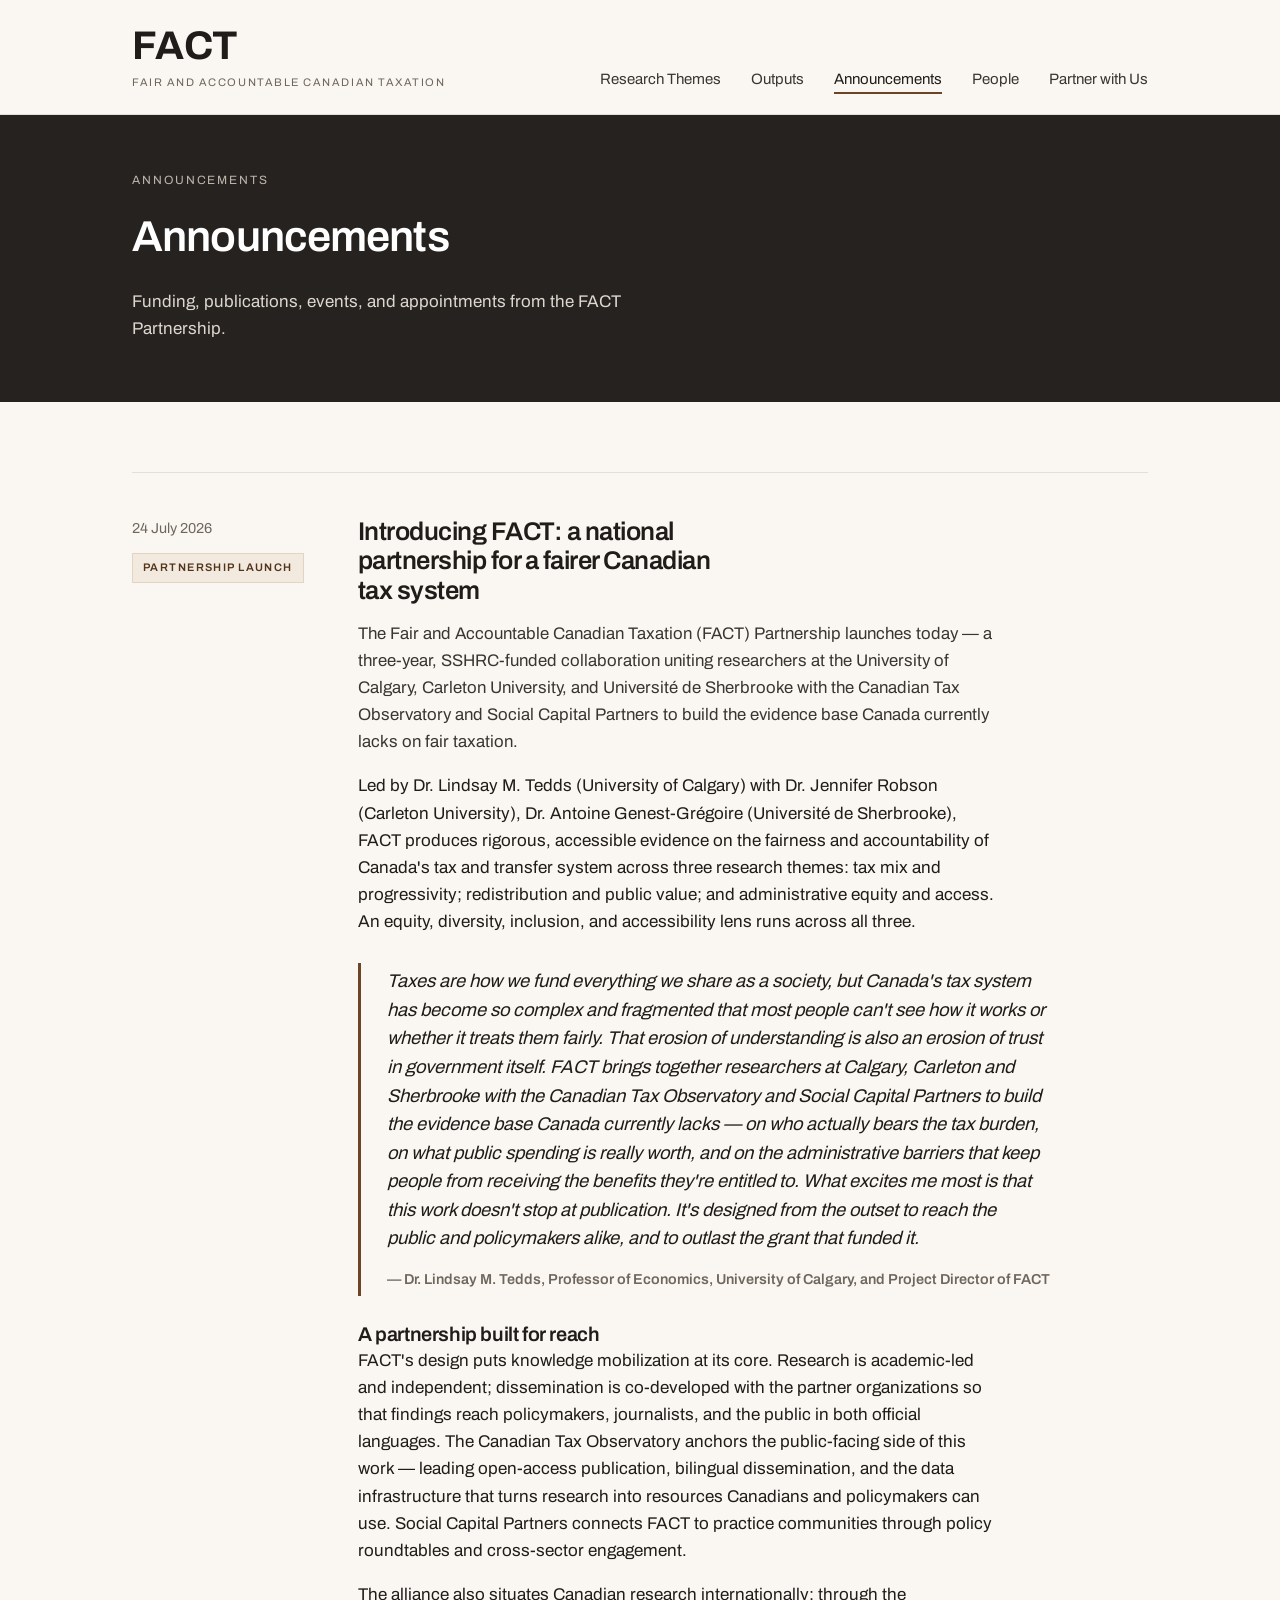
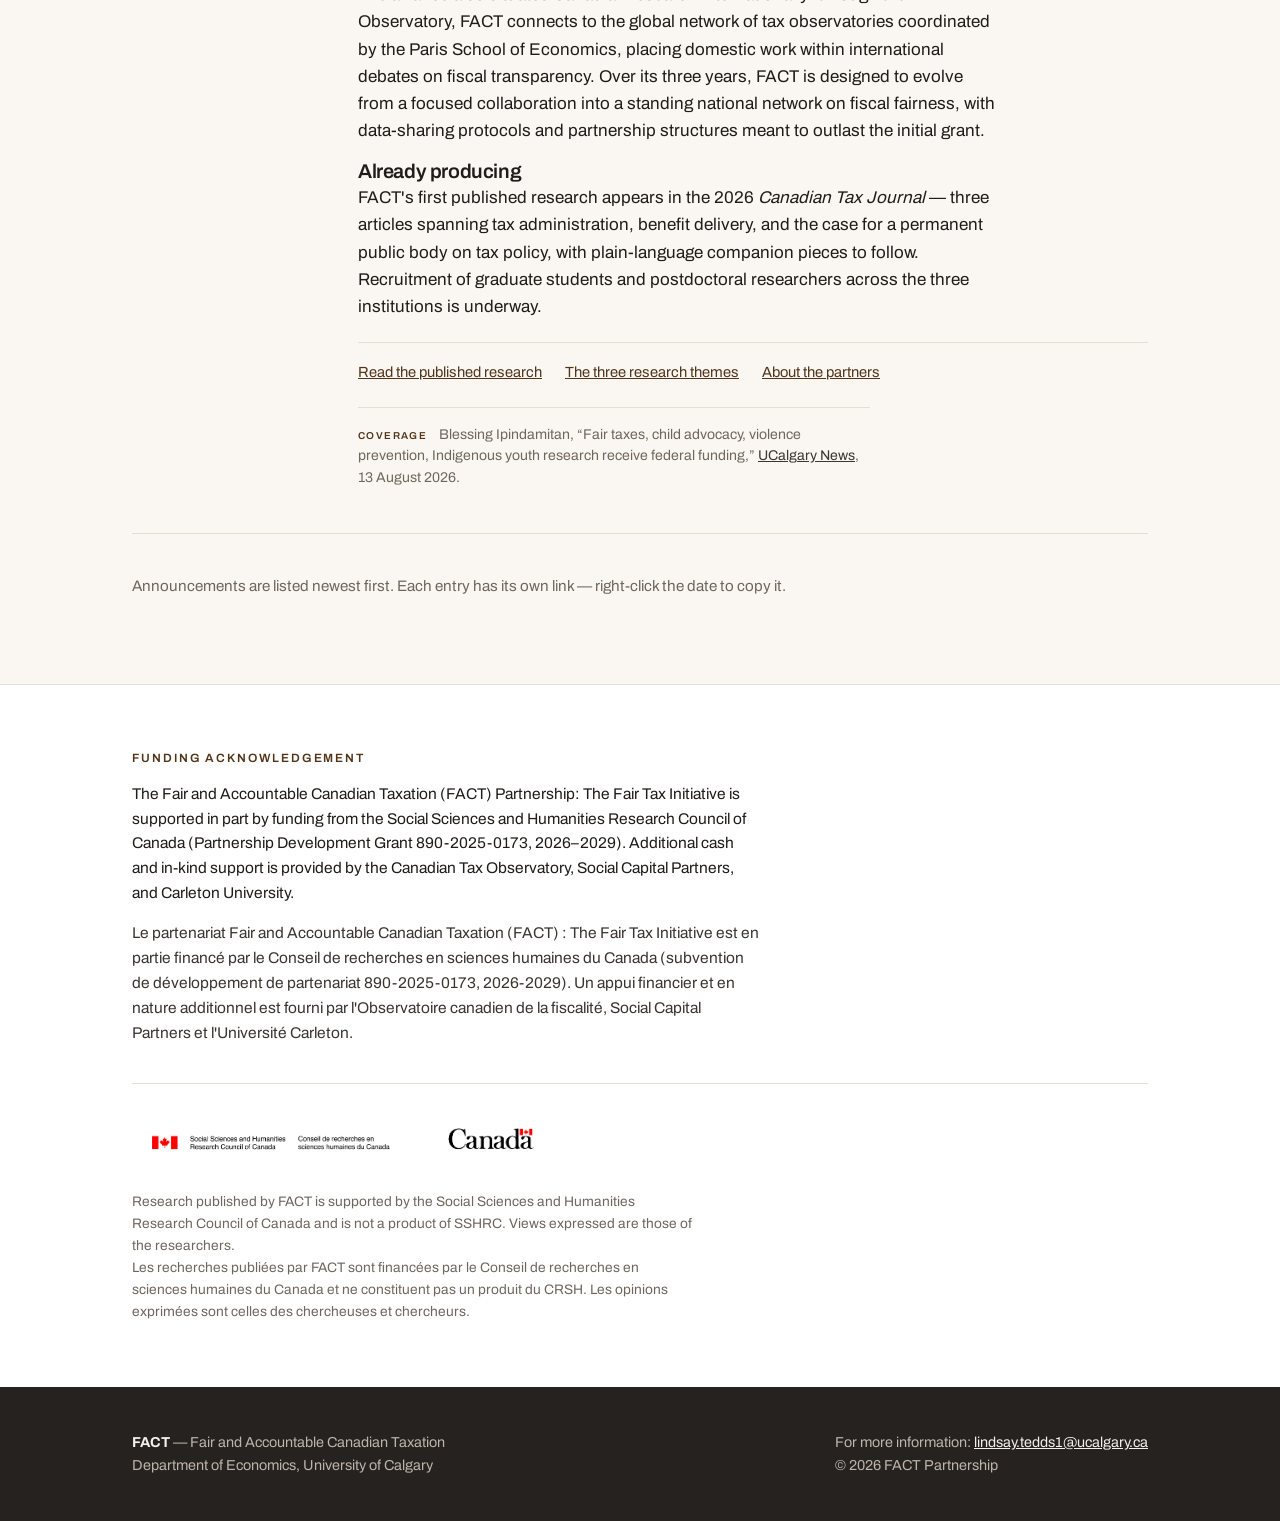
==== announcements.html @ 97263794 "Add files via upload" ====
<!DOCTYPE html>
<html lang="en">
<head>
<meta charset="utf-8">
<meta name="viewport" content="width=device-width, initial-scale=1">
<title>Announcements — News from the FACT Partnership</title>

<meta name="description" content="Funding, publications, events, and appointments from the Fair and Accountable Canadian Taxation (FACT) Partnership, a SSHRC-funded research collaboration.">
<meta name="keywords" content="FACT Partnership news, SSHRC Partnership Development Grant, tax fairness Canada, Canadian Tax Observatory, Social Capital Partners, Lindsay Tedds">
<link rel="canonical" href="https://factpartnership.ca/announcements.html">
<meta name="robots" content="index, follow">
<meta name="theme-color" content="#262220">
<meta name="author" content="Lindsay M. Tedds">
<meta property="og:type" content="website">
<meta property="og:title" content="Announcements — FACT Partnership">
<meta property="og:description" content="Funding, publications, events, and appointments from the Fair and Accountable Canadian Taxation (FACT) Partnership, a SSHRC-funded research collaboration.">
<meta property="og:url" content="https://factpartnership.ca/announcements.html">
<meta property="og:site_name" content="FACT Partnership">
<meta property="og:image" content="https://factpartnership.ca/assets/fact-social-card.png">
<meta property="og:image:width" content="1200">
<meta property="og:image:height" content="630">
<meta property="og:image:alt" content="FACT — Fair and Accountable Canadian Taxation">
<meta property="og:locale" content="en_CA">
<meta name="twitter:card" content="summary_large_image">
<meta name="twitter:title" content="Announcements — FACT Partnership">
<meta name="twitter:description" content="Funding, publications, events, and appointments from the Fair and Accountable Canadian Taxation (FACT) Partnership, a SSHRC-funded research collaboration.">
<meta name="twitter:image" content="https://factpartnership.ca/assets/fact-social-card.png">
<meta name="twitter:image:alt" content="FACT — Fair and Accountable Canadian Taxation">

<link rel="icon" href="data:image/svg+xml,%3Csvg xmlns='http://www.w3.org/2000/svg' viewBox='0 0 64 64'%3E%3Crect width='64' height='64' fill='%23262220'/%3E%3Ctext x='32' y='45' font-family='Georgia,serif' font-size='38' font-weight='700' fill='%23f7f4ef' text-anchor='middle'%3EF%3C/text%3E%3C/svg%3E">




<style>
/* latin */
@font-face {
  font-family: 'Archivo';
  font-style: normal;
  font-weight: 400;
  font-stretch: 100%;
  font-display: swap;
  src: url([data-uri]) format('woff2');
  unicode-range: U+0000-00FF, U+0131, U+0152-0153, U+02BB-02BC, U+02C6, U+02DA, U+02DC, U+0304, U+0308, U+0329, U+2000-206F, U+20AC, U+2122, U+2191, U+2193, U+2212, U+2215, U+FEFF, U+FFFD;
}
/* latin */
@font-face {
  font-family: 'Archivo';
  font-style: normal;
  font-weight: 500;
  font-stretch: 100%;
  font-display: swap;
  src: url([data-uri]) format('woff2');
  unicode-range: U+0000-00FF, U+0131, U+0152-0153, U+02BB-02BC, U+02C6, U+02DA, U+02DC, U+0304, U+0308, U+0329, U+2000-206F, U+20AC, U+2122, U+2191, U+2193, U+2212, U+2215, U+FEFF, U+FFFD;
}
/* latin */
@font-face {
  font-family: 'Archivo';
  font-style: normal;
  font-weight: 600;
  font-stretch: 100%;
  font-display: swap;
  src: url([data-uri]) format('woff2');
  unicode-range: U+0000-00FF, U+0131, U+0152-0153, U+02BB-02BC, U+02C6, U+02DA, U+02DC, U+0304, U+0308, U+0329, U+2000-206F, U+20AC, U+2122, U+2191, U+2193, U+2212, U+2215, U+FEFF, U+FFFD;
}
/* latin */
@font-face {
  font-family: 'Archivo';
  font-style: normal;
  font-weight: 700;
  font-stretch: 100%;
  font-display: swap;
  src: url([data-uri]) format('woff2');
  unicode-range: U+0000-00FF, U+0131, U+0152-0153, U+02BB-02BC, U+02C6, U+02DA, U+02DC, U+0304, U+0308, U+0329, U+2000-206F, U+20AC, U+2122, U+2191, U+2193, U+2212, U+2215, U+FEFF, U+FFFD;
}

</style>
<style>
/* FACT Partnership — factpartnership.ca
   Shared stylesheet. Colours and type live in :root below. */

:root{
  --ink:#262220;
  --ink-soft:#3a3532;
  --paper:#faf7f2;
  --card:#ffffff;
  --border:#e4ded4;
  --bronze:#6b4526;
  --bronze-dark:#523419;
  --text:#1f1c19;
  --muted:#6f675e;
  --on-dark:#f4f1ec;
  --on-dark-muted:#bdb5aa;
  --maxw:1080px;
}

*{box-sizing:border-box;}
html{scroll-behavior:smooth;}
body{
  margin:0;
  background:var(--paper);
  color:var(--text);
  font-family:'Archivo','Helvetica Neue',Arial,sans-serif;
  font-size:17px;
  line-height:1.6;
  -webkit-font-smoothing:antialiased;
}
h1,h2,h3{margin:0;font-weight:600;letter-spacing:-0.02em;line-height:1.15;}
p{margin:0 0 1em;}
a{color:var(--bronze-dark);}
a:focus-visible,button:focus-visible{outline:3px solid var(--bronze);outline-offset:3px;}

.wrap{max-width:var(--maxw);margin:0 auto;padding:0 32px;}

.skip{position:absolute;left:-9999px;}
.skip:focus{left:16px;top:16px;z-index:99;background:var(--card);padding:10px 16px;border:2px solid var(--bronze);}

/* ---------- Header ---------- */
.site-header{background:var(--paper);border-bottom:1px solid var(--border);}
.header-inner{display:flex;align-items:flex-end;justify-content:space-between;gap:24px;padding-top:26px;padding-bottom:22px;flex-wrap:wrap;}
.wordmark{display:block;text-decoration:none;color:var(--text);}
.wordmark .mark{font-size:40px;font-weight:700;letter-spacing:0.01em;line-height:1;}
.wordmark .expand{display:block;margin-top:7px;font-size:11px;letter-spacing:0.14em;text-transform:uppercase;color:var(--muted);}
nav ul{display:flex;gap:30px;list-style:none;margin:0;padding:0;flex-wrap:wrap;}
nav a{font-size:15px;color:var(--ink-soft);text-decoration:none;padding-bottom:5px;border-bottom:2px solid transparent;}
nav a:hover{border-bottom-color:var(--bronze);}
nav a.active{border-bottom-color:var(--bronze);color:var(--text);}

/* ---------- Hero ---------- */
.hero{background:var(--ink);color:var(--on-dark);padding:76px 0 82px;}
.hero--page{padding:56px 0 60px;}
.eyebrow{font-size:12px;letter-spacing:0.16em;text-transform:uppercase;color:var(--on-dark-muted);margin:0 0 22px;}
.hero h1{font-size:clamp(2.1rem,5.2vw,3.35rem);max-width:16ch;color:#fff;}
.hero--page h1{font-size:clamp(1.9rem,4.4vw,2.7rem);}
.hero .lede{margin:26px 0 34px;max-width:56ch;font-size:1.06rem;color:#ddd7ce;}
.hero--page .lede{margin-bottom:0;}
.btn{
  display:inline-block;background:var(--bronze);color:#fff;text-decoration:none;
  padding:14px 26px;font-size:15px;font-weight:500;border:1px solid var(--bronze);
  transition:background .18s ease;
}
.btn:hover{background:var(--bronze-dark);}

/* ---------- Cards row ---------- */
.card-row{display:grid;grid-template-columns:1fr 1fr;gap:26px;margin:-46px 0 0;position:relative;}
.card{
  background:var(--card);border:1px solid var(--border);border-top:4px solid var(--bronze);
  padding:26px 28px 28px;text-decoration:none;color:inherit;display:block;
}
.card h3{font-size:1.15rem;margin-bottom:8px;}
.card p{margin:0;color:var(--muted);font-size:0.95rem;}
a.card:hover{border-color:var(--bronze);}

/* ---------- Sections ---------- */
section{padding:70px 0;}
.section-label{font-size:12px;letter-spacing:0.16em;text-transform:uppercase;color:var(--bronze-dark);margin:0 0 14px;font-weight:600;}
h2{font-size:clamp(1.6rem,3.4vw,2.1rem);margin-bottom:20px;}
.measure{max-width:62ch;}
hr.rule{border:0;border-top:1px solid var(--border);margin:0;}

/* Themes */
.themes{display:grid;grid-template-columns:repeat(3,1fr);gap:26px;margin-top:34px;}
.theme{background:var(--card);border:1px solid var(--border);padding:26px 24px 28px;}
.theme .num{font-size:12px;letter-spacing:0.16em;color:var(--bronze-dark);font-weight:600;display:block;margin-bottom:12px;}
.theme h3{font-size:1.1rem;margin-bottom:10px;}
.theme p{font-size:0.95rem;color:var(--ink-soft);}
.theme .lead{font-size:0.85rem;color:var(--muted);margin:0;padding-top:14px;border-top:1px solid var(--border);}

/* Outputs */
.output{padding:24px 0;border-top:1px solid var(--border);display:grid;grid-template-columns:150px 1fr;gap:24px;}
.output:last-of-type{border-bottom:1px solid var(--border);}
.output .meta{font-size:0.85rem;color:var(--muted);letter-spacing:0.03em;}
.output h3{font-size:1.02rem;font-weight:500;line-height:1.4;margin-bottom:6px;}
.output .authors{font-size:0.9rem;color:var(--muted);margin:0;}

/* People */
.people{display:grid;grid-template-columns:repeat(2,1fr);gap:0 40px;margin-top:26px;}
.person{padding:20px 0;border-bottom:1px solid var(--border);}
.person .name{font-weight:600;}
.person .role{font-size:0.9rem;color:var(--muted);}

/* Partners */
.partners{display:grid;grid-template-columns:repeat(2,1fr);gap:26px;margin-top:32px;}
.partner{background:var(--card);border:1px solid var(--border);padding:26px 26px 28px;}
.partner .kind{font-size:11px;letter-spacing:0.14em;text-transform:uppercase;color:var(--bronze-dark);font-weight:600;display:block;margin-bottom:10px;}
.partner h3{font-size:1.05rem;margin-bottom:8px;}
.partner p{font-size:0.93rem;color:var(--ink-soft);margin-bottom:12px;}
.partner a{font-size:0.9rem;}
.affil{margin-top:30px;font-size:0.93rem;color:var(--muted);}

/* ---------- Announcements ---------- */
.entry{
  padding:44px 0;
  border-bottom:1px solid var(--border);
  display:grid;
  grid-template-columns:190px 1fr;
  gap:36px;
  scroll-margin-top:24px;
}
.entry:first-of-type{border-top:1px solid var(--border);}
.entry-meta .date{font-size:0.9rem;color:var(--muted);display:block;margin-bottom:12px;}
.tag{
  display:inline-block;font-size:11px;letter-spacing:0.13em;text-transform:uppercase;
  font-weight:600;color:var(--bronze-dark);background:#f2e9df;
  border:1px solid #e3d3c1;padding:5px 10px;
}
.entry-body h2{font-size:clamp(1.3rem,2.6vw,1.6rem);margin-bottom:16px;max-width:26ch;}
.entry-body .standfirst{font-size:1.05rem;color:var(--ink-soft);}
.entry-body p{max-width:64ch;}
.entry-body ul{max-width:64ch;padding-left:20px;margin:0 0 1em;}
.entry-body li{margin-bottom:8px;}
.entry-coverage{margin:22px 0 0;padding-top:16px;border-top:1px solid var(--border);font-size:0.88rem;color:var(--muted);line-height:1.55;}
.entry-coverage .cov-label{display:inline-block;font-size:10px;letter-spacing:0.14em;text-transform:uppercase;color:var(--bronze-dark);font-weight:600;margin-right:9px;}
.entry-coverage a{color:var(--ink-soft);}
.entry-links{margin-top:22px;padding-top:18px;border-top:1px solid var(--border);font-size:0.92rem;}
.entry-links a{margin-right:20px;}
.entry-note{
  margin-top:26px;padding:18px 20px;background:var(--card);
  border:1px solid var(--border);border-left:3px solid var(--bronze);
  font-size:0.92rem;color:var(--ink-soft);
}
.entry-note p:last-child{margin-bottom:0;}
.empty-note{margin-top:40px;color:var(--muted);font-size:0.95rem;}

/* ---------- Research page ---------- */
.tblock{
  padding:56px 0;
  border-top:1px solid var(--border);
  display:grid;
  grid-template-columns:190px 1fr;
  gap:36px;
  scroll-margin-top:24px;
}
.tblock-meta .num{
  display:block;font-size:12px;letter-spacing:0.16em;text-transform:uppercase;
  color:var(--bronze-dark);font-weight:600;margin-bottom:16px;
}
.tblock-meta .lead-name{display:block;font-size:0.92rem;font-weight:600;line-height:1.4;}
.tblock-meta .lead-affil{font-weight:400;color:var(--muted);font-size:0.87rem;}
.tblock-body h2{font-size:clamp(1.4rem,2.9vw,1.85rem);margin-bottom:16px;max-width:22ch;}
.tblock-body p{max-width:64ch;}
.tblock-body .standfirst{font-size:1.05rem;color:var(--ink-soft);}
.sub-label{
  font-size:11px;letter-spacing:0.15em;text-transform:uppercase;font-weight:600;
  color:var(--bronze-dark);margin:32px 0 10px;
}

.projects{margin-top:4px;}
.project{
  display:grid;grid-template-columns:118px 1fr;gap:20px;
  padding:18px 0;border-top:1px solid var(--border);
}
.project:last-child{border-bottom:1px solid var(--border);}
.project strong{display:block;font-weight:600;margin-bottom:5px;}
.project p{margin:0;font-size:0.94rem;color:var(--ink-soft);max-width:60ch;}
.status{
  display:inline-block;align-self:start;font-size:10px;letter-spacing:0.12em;
  text-transform:uppercase;font-weight:600;padding:4px 9px;white-space:nowrap;
}
.status--active{color:#4a5c2f;background:#eef2e4;border:1px solid #dbe3ca;}
.status--dev{color:var(--muted);background:#f1ede7;border:1px solid var(--border);}

@media (max-width:820px){
  .tblock{grid-template-columns:1fr;gap:14px;padding:38px 0;}
  .project{grid-template-columns:1fr;gap:8px;}
}

/* ---------- Funding / acknowledgement ---------- */
.funding{background:#fff;border-top:1px solid var(--border);padding:64px 0;}
.ack-msg{max-width:70ch;font-size:0.97rem;}
.ack-msg.fr{color:var(--ink-soft);}
.sig-area{margin:38px 0 0;padding:34px 0 0;border-top:1px solid var(--border);}
.sig-area img{display:block;width:100%;max-width:420px;height:auto;}
.sig-note{margin:22px 0 0;font-size:0.86rem;color:var(--muted);max-width:70ch;}

/* ---------- Footer ---------- */
footer{background:var(--ink);color:var(--on-dark-muted);padding:44px 0;font-size:0.9rem;}
footer a{color:var(--on-dark);}
.foot-inner{display:flex;justify-content:space-between;gap:24px;flex-wrap:wrap;}

@media (max-width:820px){
  .card-row,.themes,.partners,.people{grid-template-columns:1fr;}
  .card-row{margin-top:-34px;gap:18px;}
  .output{grid-template-columns:1fr;gap:8px;}
  .entry{grid-template-columns:1fr;gap:16px;padding:34px 0;}
  .header-inner{align-items:flex-start;}
  section{padding:52px 0;}
  .wrap{padding:0 22px;}
}
@media (prefers-reduced-motion:reduce){
  html{scroll-behavior:auto;}
  *{transition:none !important;}
}


.entry-quote{margin:28px 0;padding:4px 0 4px 26px;border-left:3px solid var(--bronze);}
.entry-quote p{font-size:1.15rem;line-height:1.55;color:var(--text);font-style:italic;max-width:60ch;margin:0 0 12px;}
.entry-quote cite{font-style:normal;font-size:0.9rem;color:var(--muted);font-weight:600;}
</style>

<script type="application/ld+json">
{
  "@context": "https://schema.org",
  "@type": "BreadcrumbList",
  "itemListElement": [
    {
      "@type": "ListItem",
      "position": 1,
      "name": "Home",
      "item": "https://factpartnership.ca/"
    },
    {
      "@type": "ListItem",
      "position": 2,
      "name": "Announcements",
      "item": "https://factpartnership.ca/announcements.html"
    }
  ]
}
</script>
<script type="application/ld+json">
{
  "@context": "https://schema.org",
  "@type": "NewsArticle",
  "headline": "Introducing FACT: a national partnership for a fairer Canadian tax system",
  "datePublished": "2026-07-24",
  "dateModified": "2026-07-24",
  "url": "https://factpartnership.ca/announcements.html#launch-2026-07-24",
  "mainEntityOfPage": "https://factpartnership.ca/announcements.html#launch-2026-07-24",
  "image": "https://factpartnership.ca/assets/fact-social-card.png",
  "author": {
    "@type": "Organization",
    "name": "FACT Partnership",
    "url": "https://factpartnership.ca/"
  },
  "publisher": {
    "@type": "Organization",
    "name": "FACT Partnership",
    "url": "https://factpartnership.ca/"
  },
  "about": [
    "tax policy",
    "tax administration",
    "public finance",
    "Canada"
  ]
}
</script>
</head>
<body>

<a class="skip" href="#main">Skip to main content</a>

<header class="site-header">
  <div class="wrap header-inner">
    <a class="wordmark" href="index.html">
      <span class="mark">FACT</span>
      <span class="expand">Fair and Accountable Canadian Taxation</span>
    </a>
    <nav aria-label="Main">
      <ul>
        <li><a href="research.html">Research Themes</a></li>
        <li><a href="outputs.html">Outputs</a></li>
        <li><a href="announcements.html" class="active" aria-current="page">Announcements</a></li>
        <li><a href="people.html">People</a></li>
        <li><a href="partner.html">Partner with Us</a></li>
      </ul>
    </nav>
  </div>
</header>

<main id="main">

  <div class="hero hero--page">
    <div class="wrap">
      <p class="eyebrow">Announcements</p>
      <h1>Announcements</h1>
      <p class="lede">Funding, publications, events, and appointments from the FACT Partnership.</p>
    </div>
  </div>

  <section>
    <div class="wrap">

      <!-- ============ ENTRY: copy this whole <article> block to add a new announcement ============ -->
      <article class="entry" id="launch-2026-07-24">
        <div class="entry-meta">
          <span class="date">24 July 2026</span>
          <span class="tag">Partnership launch</span>
        </div>
        <div class="entry-body">
          <h2>Introducing FACT: a national partnership for a fairer Canadian tax system</h2>

          <p class="standfirst">The Fair and Accountable Canadian Taxation (FACT) Partnership launches today — a three-year, SSHRC-funded collaboration uniting researchers at the University of Calgary, Carleton University, and Université de Sherbrooke with the Canadian Tax Observatory and Social Capital Partners to build the evidence base Canada currently lacks on fair taxation.</p>

          <p>Led by Dr. Lindsay M. Tedds (University of Calgary) with Dr. Jennifer Robson (Carleton University), Dr. Antoine Genest-Grégoire (Université de Sherbrooke), FACT produces rigorous, accessible evidence on the fairness and accountability of Canada's tax and transfer system across three research themes: tax mix and progressivity; redistribution and public value; and administrative equity and access. An equity, diversity, inclusion, and accessibility lens runs across all three.</p>

          <div class="entry-quote">
            <p>Taxes are how we fund everything we share as a society, but Canada's tax system has become so complex and fragmented that most people can't see how it works or whether it treats them fairly. That erosion of understanding is also an erosion of trust in government itself. FACT brings together researchers at Calgary, Carleton and Sherbrooke with the Canadian Tax Observatory and Social Capital Partners to build the evidence base Canada currently lacks — on who actually bears the tax burden, on what public spending is really worth, and on the administrative barriers that keep people from receiving the benefits they're entitled to. What excites me most is that this work doesn't stop at publication. It's designed from the outset to reach the public and policymakers alike, and to outlast the grant that funded it.</p>
            <cite>— Dr. Lindsay M. Tedds, Professor of Economics, University of Calgary, and Project Director of FACT</cite>
          </div>

          <h3>A partnership built for reach</h3>

          <p>FACT's design puts knowledge mobilization at its core. Research is academic-led and independent; dissemination is co-developed with the partner organizations so that findings reach policymakers, journalists, and the public in both official languages. The Canadian Tax Observatory anchors the public-facing side of this work — leading open-access publication, bilingual dissemination, and the data infrastructure that turns research into resources Canadians and policymakers can use. Social Capital Partners connects FACT to practice communities through policy roundtables and cross-sector engagement.</p>

          <p>The alliance also situates Canadian research internationally: through the Observatory, FACT connects to the global network of tax observatories coordinated by the Paris School of Economics, placing domestic work within international debates on fiscal transparency. Over its three years, FACT is designed to evolve from a focused collaboration into a standing national network on fiscal fairness, with data-sharing protocols and partnership structures meant to outlast the initial grant.</p>

          <h3>Already producing</h3>

          <p>FACT's first published research appears in the 2026 <em>Canadian Tax Journal</em> — three articles spanning tax administration, benefit delivery, and the case for a permanent public body on tax policy, with plain-language companion pieces to follow. Recruitment of graduate students and postdoctoral researchers across the three institutions is underway.</p>

          <div class="entry-links">
            <a href="outputs.html">Read the published research</a>
            <a href="research.html">The three research themes</a>
            <a href="index.html#partners">About the partners</a>
          </div>

          <p class="entry-coverage"><span class="cov-label">Coverage</span> Blessing Ipindamitan, &ldquo;Fair taxes, child advocacy, violence prevention, Indigenous youth research receive federal funding,&rdquo; <a href="https://www.ucalgary.ca/news/fair-taxes-child-advocacy-violence-prevention-indigenous-youth-research-receive-federal-funding" target="_blank" rel="noopener">UCalgary News</a>, 13 August 2026.</p>
        </div>
      </article>
      <!-- ============ END ENTRY ============ -->

      <p class="empty-note">Announcements are listed newest first. Each entry has its own link — right-click the date to copy it.</p>

    </div>
  </section>

  <div class="funding">
    <div class="wrap">
      <p class="section-label">Funding acknowledgement</p>

      <p class="ack-msg">The Fair and Accountable Canadian Taxation (FACT) Partnership: The Fair Tax Initiative is supported in part by funding from the Social Sciences and Humanities Research Council of Canada (Partnership Development Grant 890-2025-0173, 2026&ndash;2029). Additional cash and in-kind support is provided by the Canadian Tax Observatory, Social Capital Partners, and Carleton University.</p>

      <p class="ack-msg fr" lang="fr">Le partenariat Fair and Accountable Canadian Taxation (FACT)&nbsp;: The Fair Tax Initiative est en partie financé par le Conseil de recherches en sciences humaines du Canada (subvention de développement de partenariat 890-2025-0173, 2026-2029). Un appui financier et en nature additionnel est fourni par l'Observatoire canadien de la fiscalité, Social Capital Partners et l'Université Carleton.</p>

      <div class="sig-area">
        <img src="[data-uri]" alt="Social Sciences and Humanities Research Council of Canada / Conseil de recherches en sciences humaines du Canada">
        <p class="sig-note">Research published by FACT is supported by the Social Sciences and Humanities Research Council of Canada and is not a product of SSHRC. Views expressed are those of the researchers.<br><span lang="fr">Les recherches publiées par FACT sont financées par le Conseil de recherches en sciences humaines du Canada et ne constituent pas un produit du CRSH. Les opinions exprimées sont celles des chercheuses et chercheurs.</span></p>
      </div>
    </div>
  </div>

</main>

<footer>
  <div class="wrap foot-inner">
    <div>
      <strong style="color:var(--on-dark)">FACT</strong> — Fair and Accountable Canadian Taxation<br>
      Department of Economics, University of Calgary
    </div>
    <div>
      For more information: <a href="mailto:lindsay.tedds1@ucalgary.ca">lindsay.tedds1@ucalgary.ca</a><br>
      &copy; 2026 FACT Partnership
    </div>
  </div>
</footer>

</body>
</html>
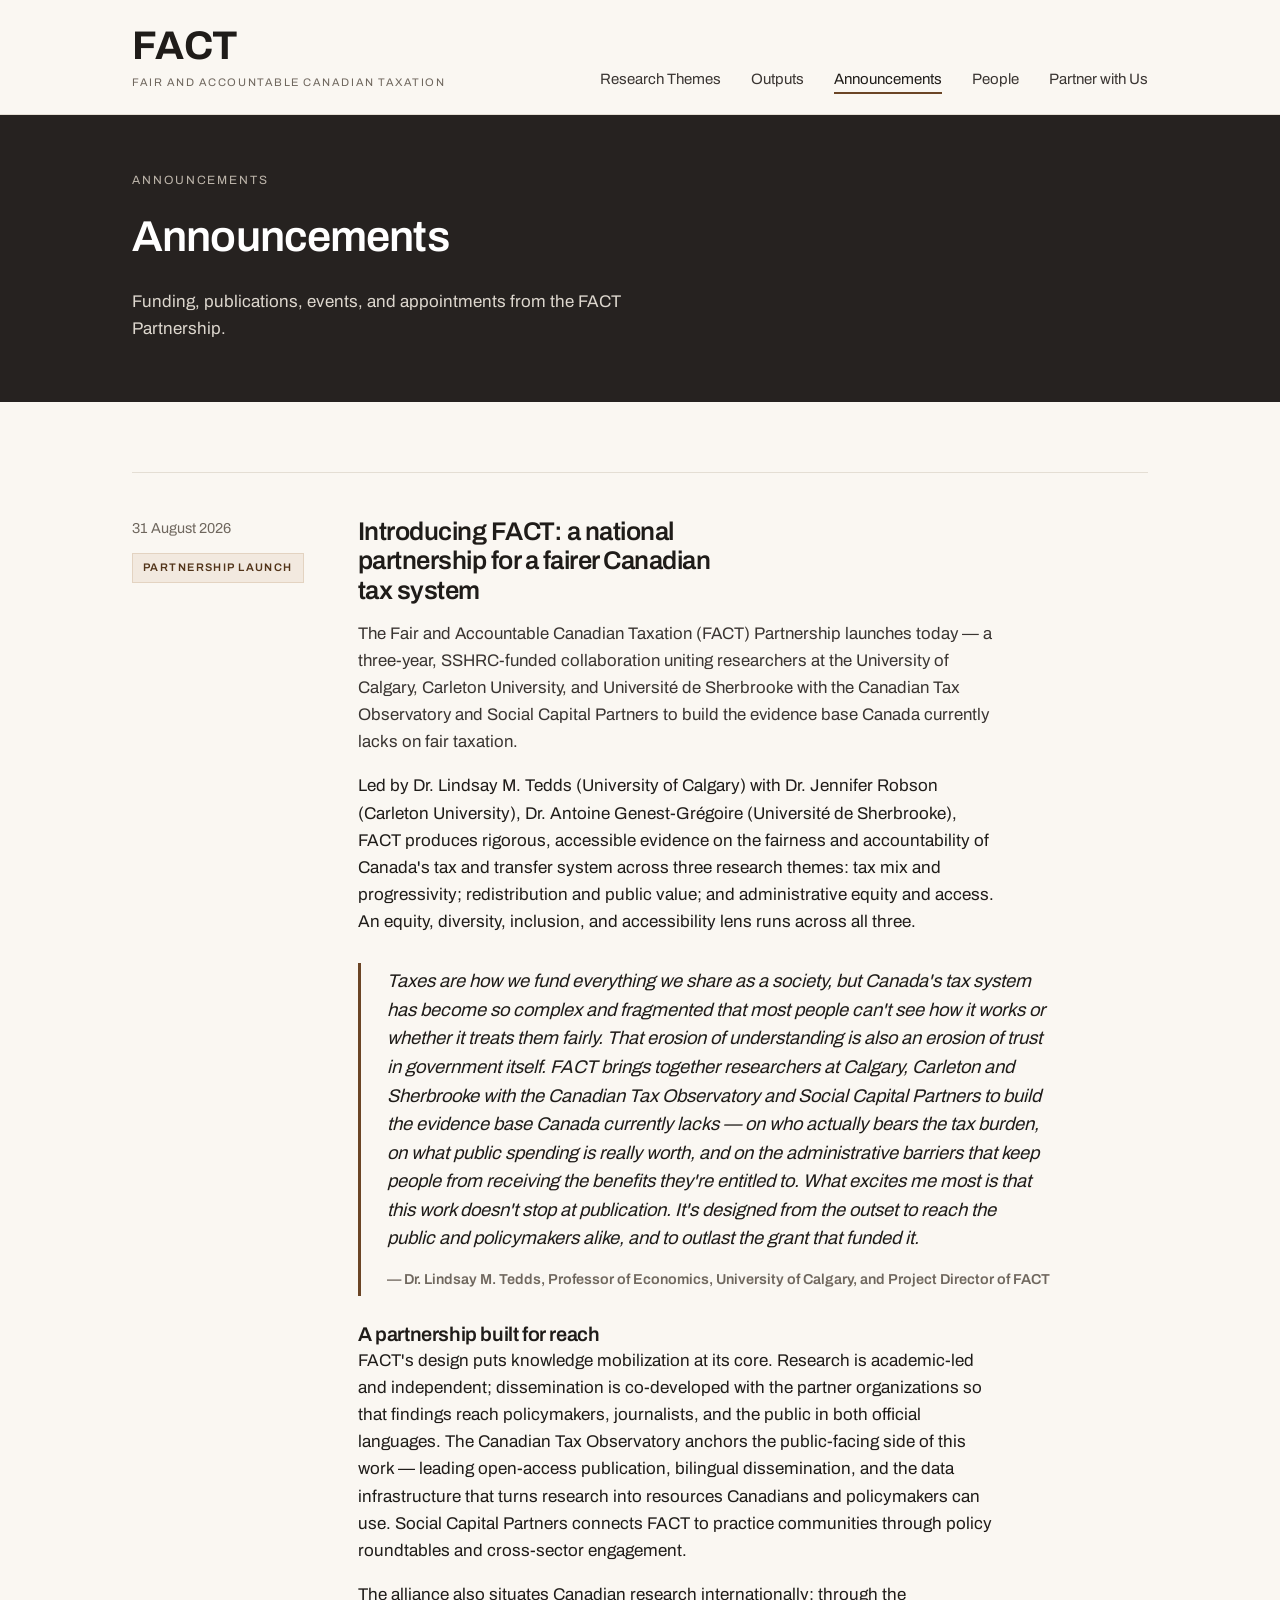
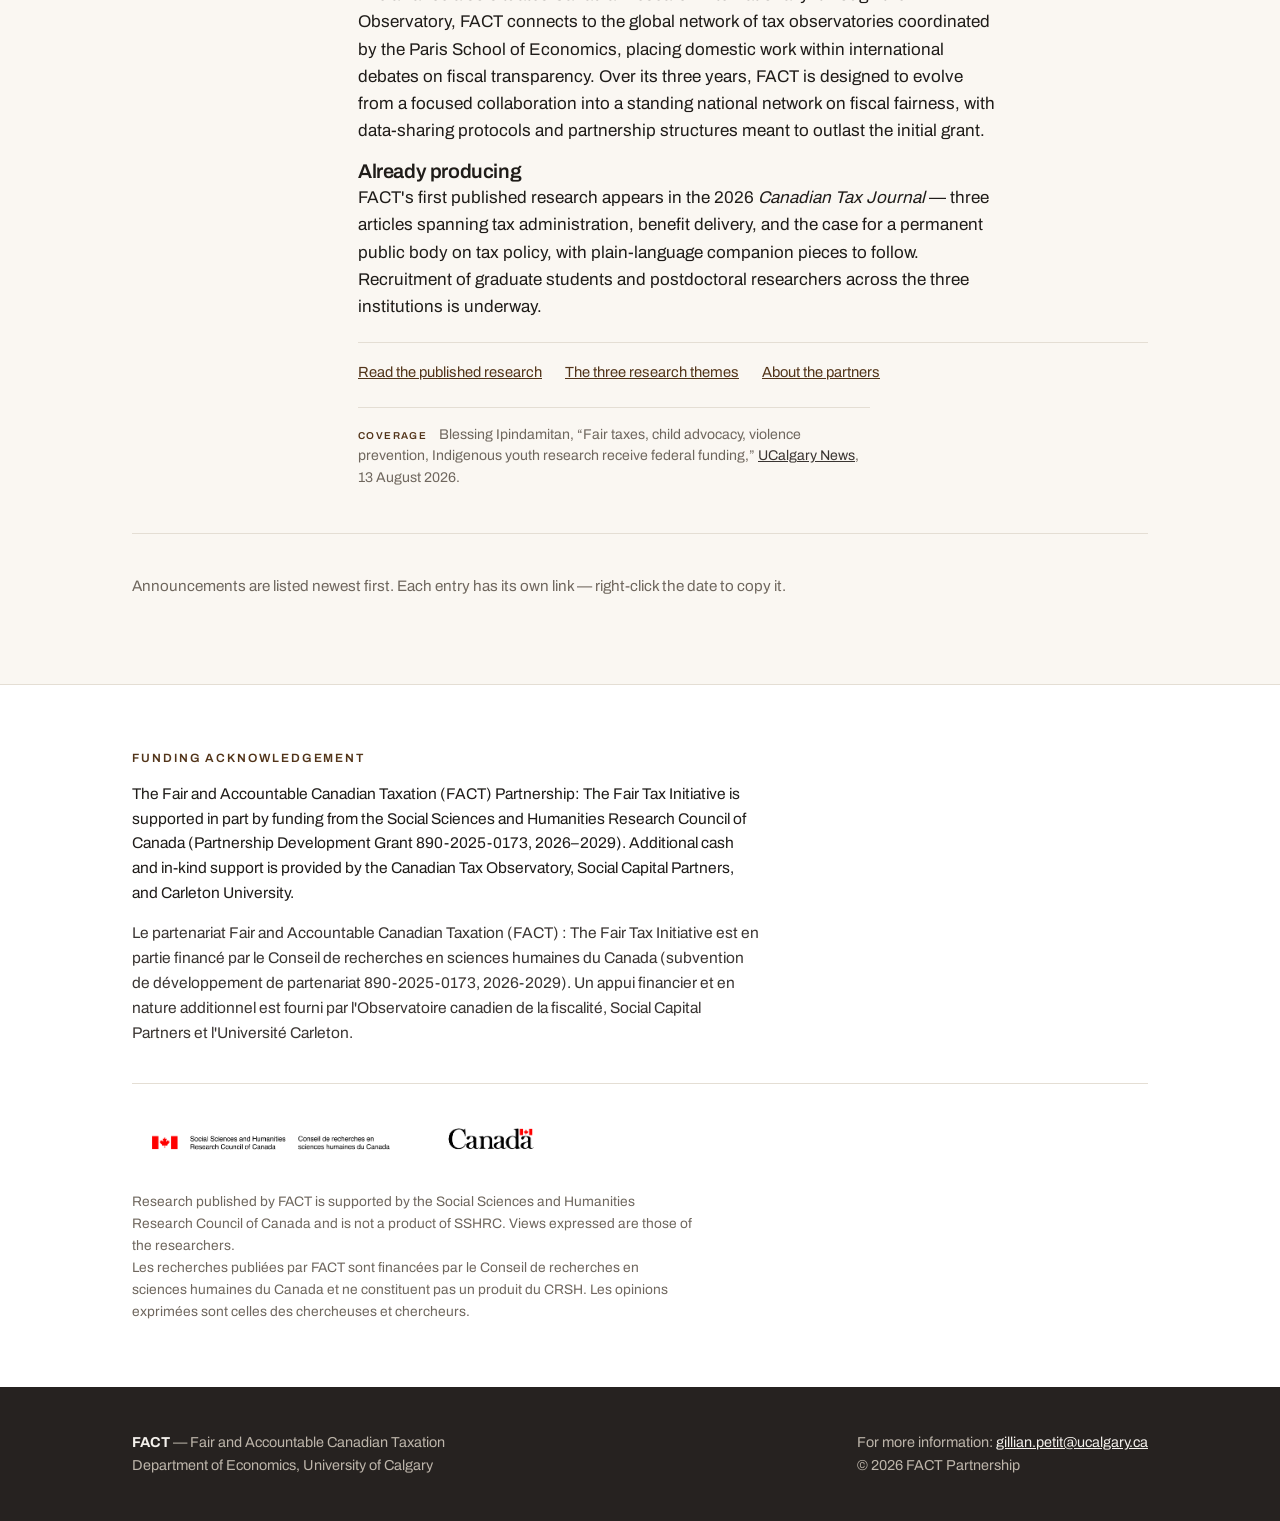
==== commit 6229ab7d: "Add files via upload" ====
--- a/announcements.html
+++ b/announcements.html
@@ -16,7 +16,7 @@
 <meta property="og:description" content="Funding, publications, events, and appointments from the Fair and Accountable Canadian Taxation (FACT) Partnership, a SSHRC-funded research collaboration.">
 <meta property="og:url" content="https://factpartnership.ca/announcements.html">
 <meta property="og:site_name" content="FACT Partnership">
-<meta property="og:image" content="https://factpartnership.ca/assets/fact-social-card.png">
+<meta property="og:image" content="https://factpartnership.ca/fact-social-card.png">
 <meta property="og:image:width" content="1200">
 <meta property="og:image:height" content="630">
 <meta property="og:image:alt" content="FACT — Fair and Accountable Canadian Taxation">
@@ -24,7 +24,7 @@
 <meta name="twitter:card" content="summary_large_image">
 <meta name="twitter:title" content="Announcements — FACT Partnership">
 <meta name="twitter:description" content="Funding, publications, events, and appointments from the Fair and Accountable Canadian Taxation (FACT) Partnership, a SSHRC-funded research collaboration.">
-<meta name="twitter:image" content="https://factpartnership.ca/assets/fact-social-card.png">
+<meta name="twitter:image" content="https://factpartnership.ca/fact-social-card.png">
 <meta name="twitter:image:alt" content="FACT — Fair and Accountable Canadian Taxation">
 
 <link rel="icon" href="data:image/svg+xml,%3Csvg xmlns='http://www.w3.org/2000/svg' viewBox='0 0 64 64'%3E%3Crect width='64' height='64' fill='%23262220'/%3E%3Ctext x='32' y='45' font-family='Georgia,serif' font-size='38' font-weight='700' fill='%23f7f4ef' text-anchor='middle'%3EF%3C/text%3E%3C/svg%3E">
@@ -323,11 +323,11 @@
   "@context": "https://schema.org",
   "@type": "NewsArticle",
   "headline": "Introducing FACT: a national partnership for a fairer Canadian tax system",
-  "datePublished": "2026-07-24",
-  "dateModified": "2026-07-24",
-  "url": "https://factpartnership.ca/announcements.html#launch-2026-07-24",
-  "mainEntityOfPage": "https://factpartnership.ca/announcements.html#launch-2026-07-24",
-  "image": "https://factpartnership.ca/assets/fact-social-card.png",
+  "datePublished": "2026-08-31",
+  "dateModified": "2026-08-31",
+  "url": "https://factpartnership.ca/announcements.html#launch-2026-08-31",
+  "mainEntityOfPage": "https://factpartnership.ca/announcements.html#launch-2026-08-31",
+  "image": "https://factpartnership.ca/fact-social-card.png",
   "author": {
     "@type": "Organization",
     "name": "FACT Partnership",
@@ -383,9 +383,9 @@
     <div class="wrap">
 
       <!-- ============ ENTRY: copy this whole <article> block to add a new announcement ============ -->
-      <article class="entry" id="launch-2026-07-24">
+      <article class="entry" id="launch-2026-08-31">
         <div class="entry-meta">
-          <span class="date">24 July 2026</span>
+          <span class="date">31 August 2026</span>
           <span class="tag">Partnership launch</span>
         </div>
         <div class="entry-body">
@@ -450,7 +450,7 @@
       Department of Economics, University of Calgary
     </div>
     <div>
-      For more information: <a href="mailto:lindsay.tedds1@ucalgary.ca">lindsay.tedds1@ucalgary.ca</a><br>
+      For more information: <a href="mailto:gillian.petit@ucalgary.ca">gillian.petit@ucalgary.ca</a><br>
       &copy; 2026 FACT Partnership
     </div>
   </div>
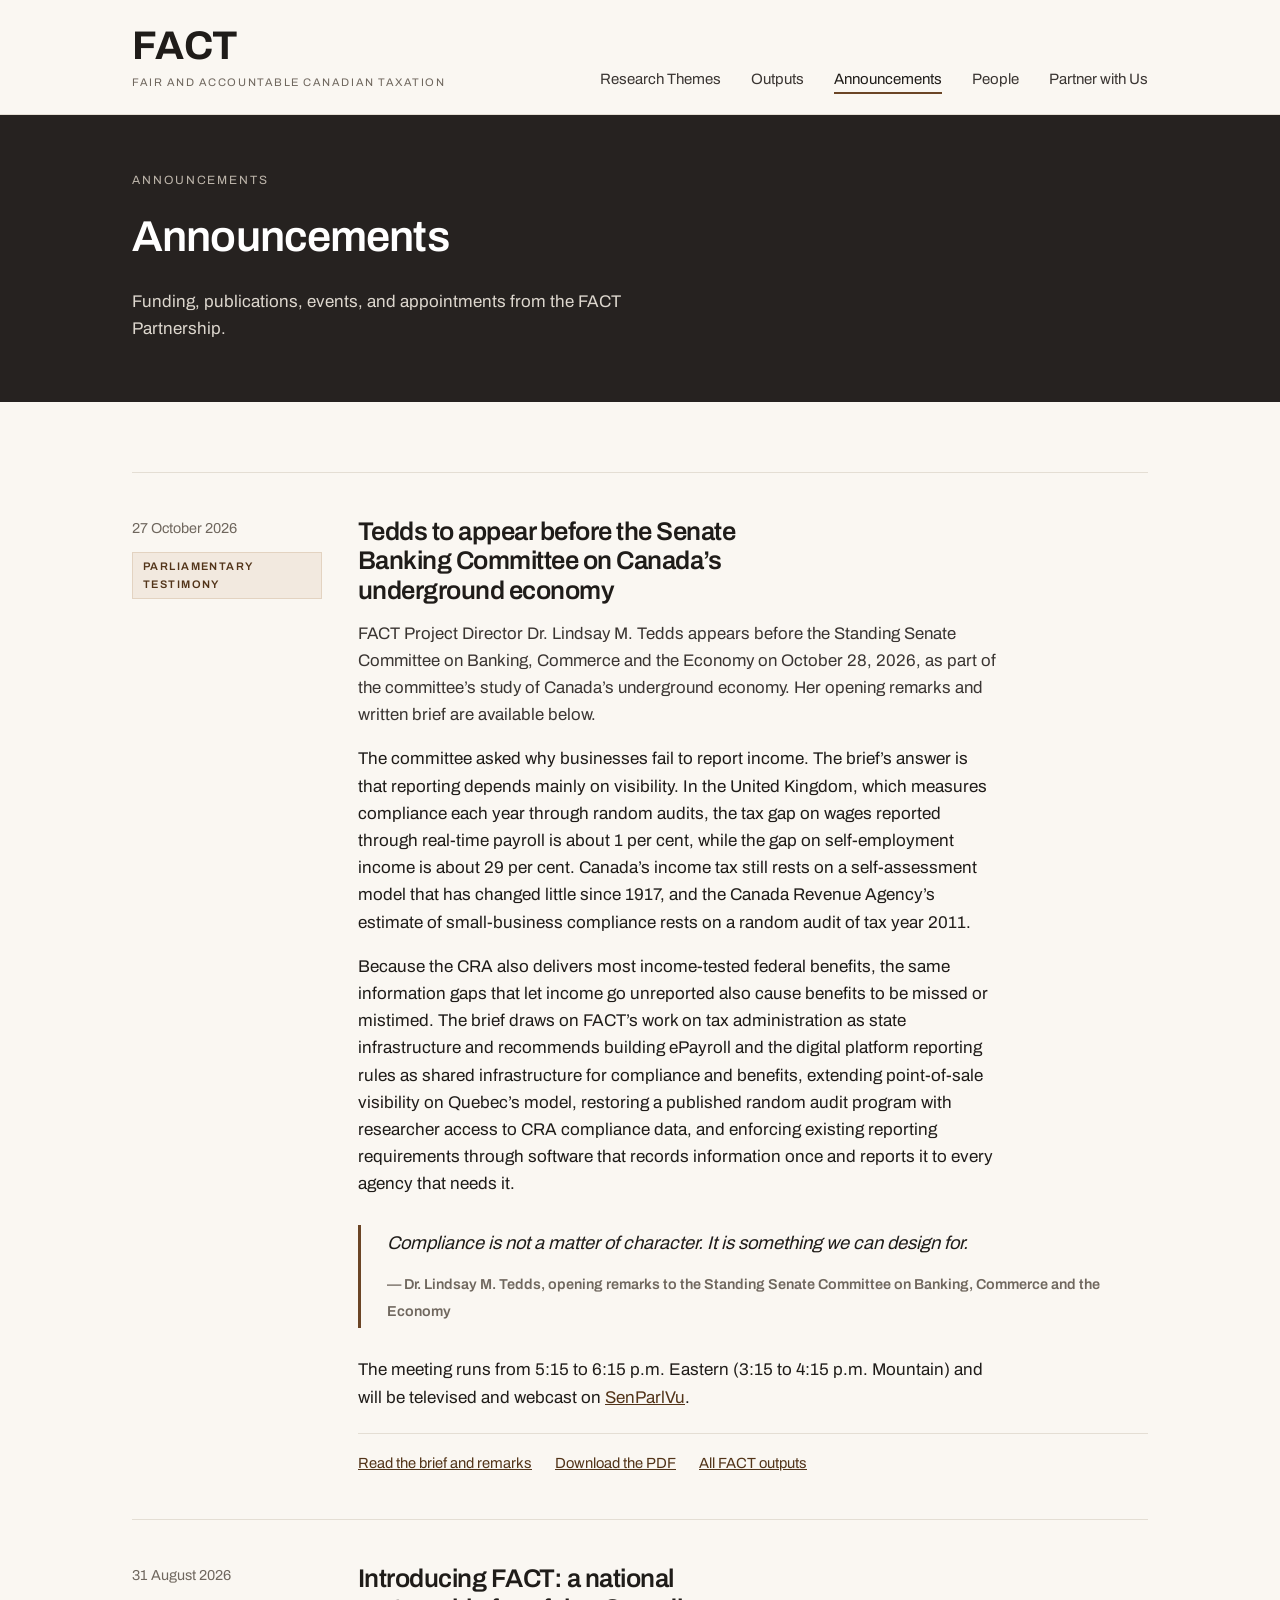
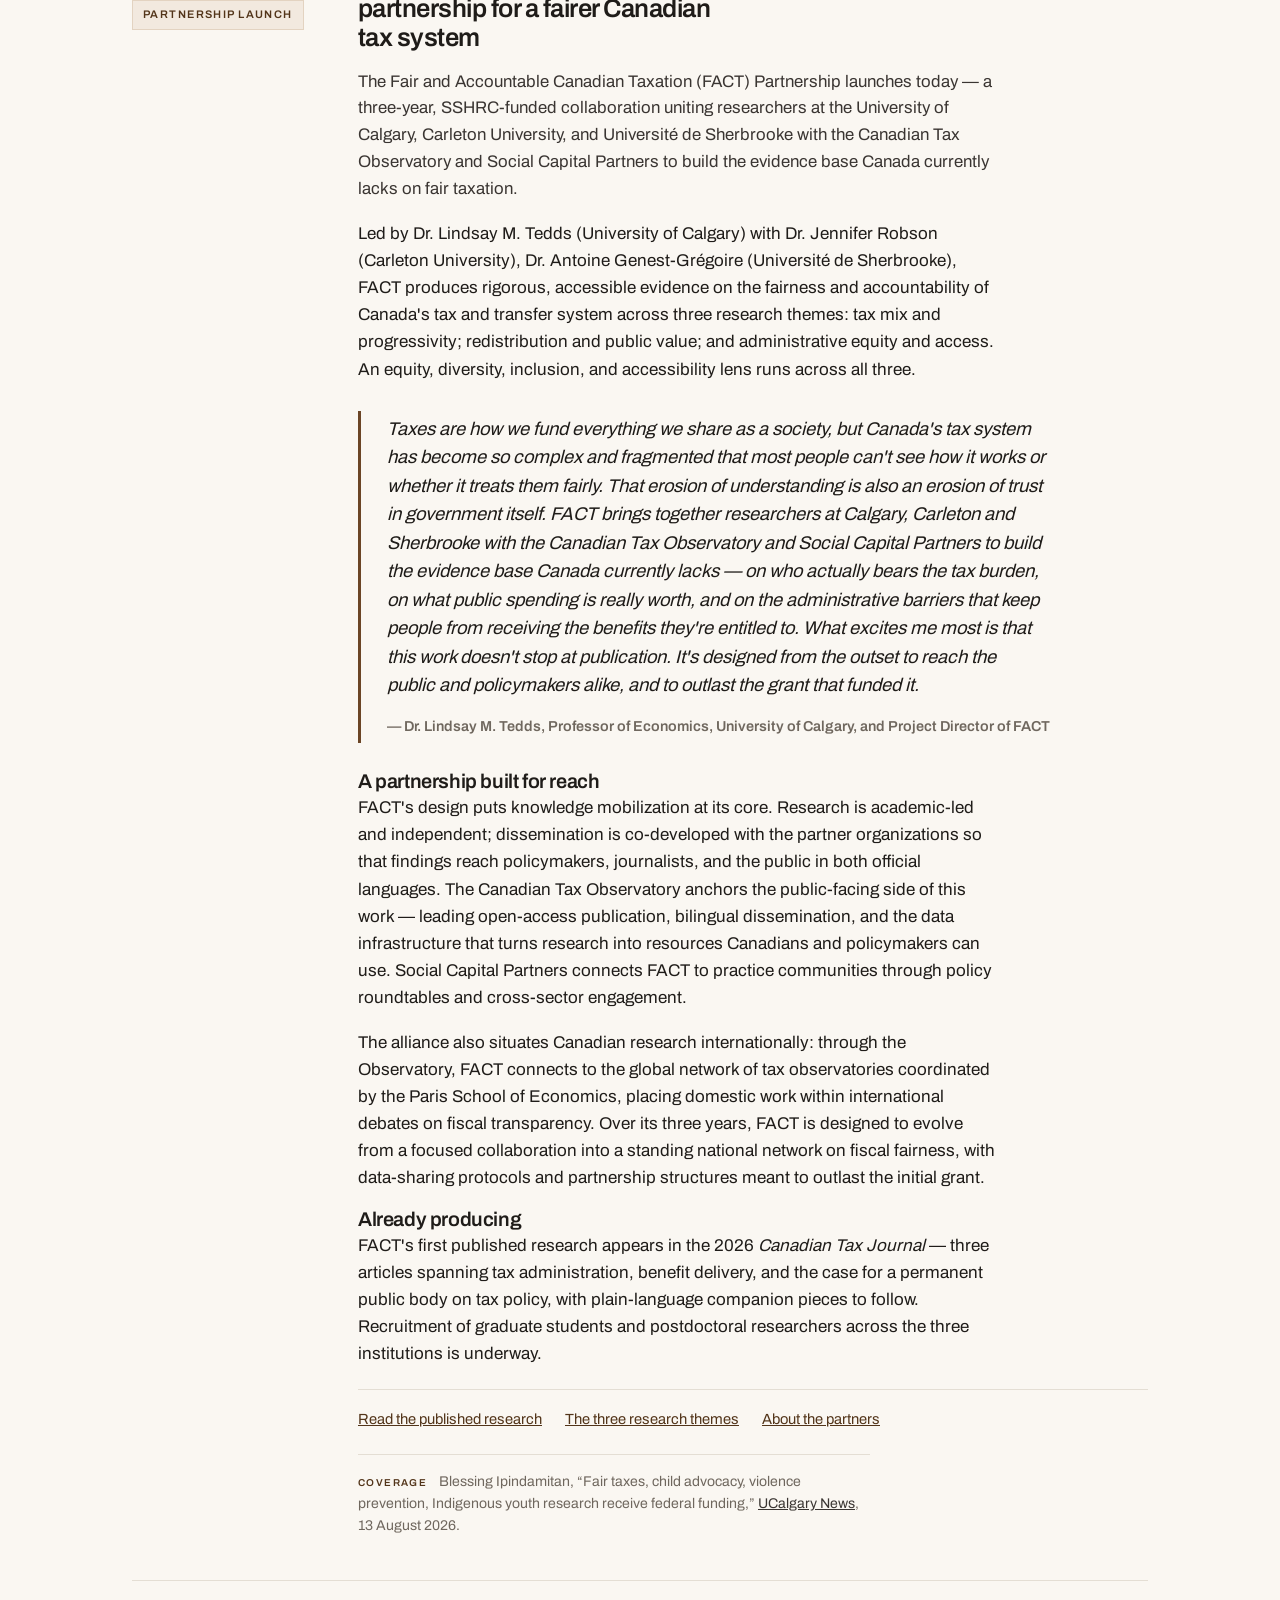
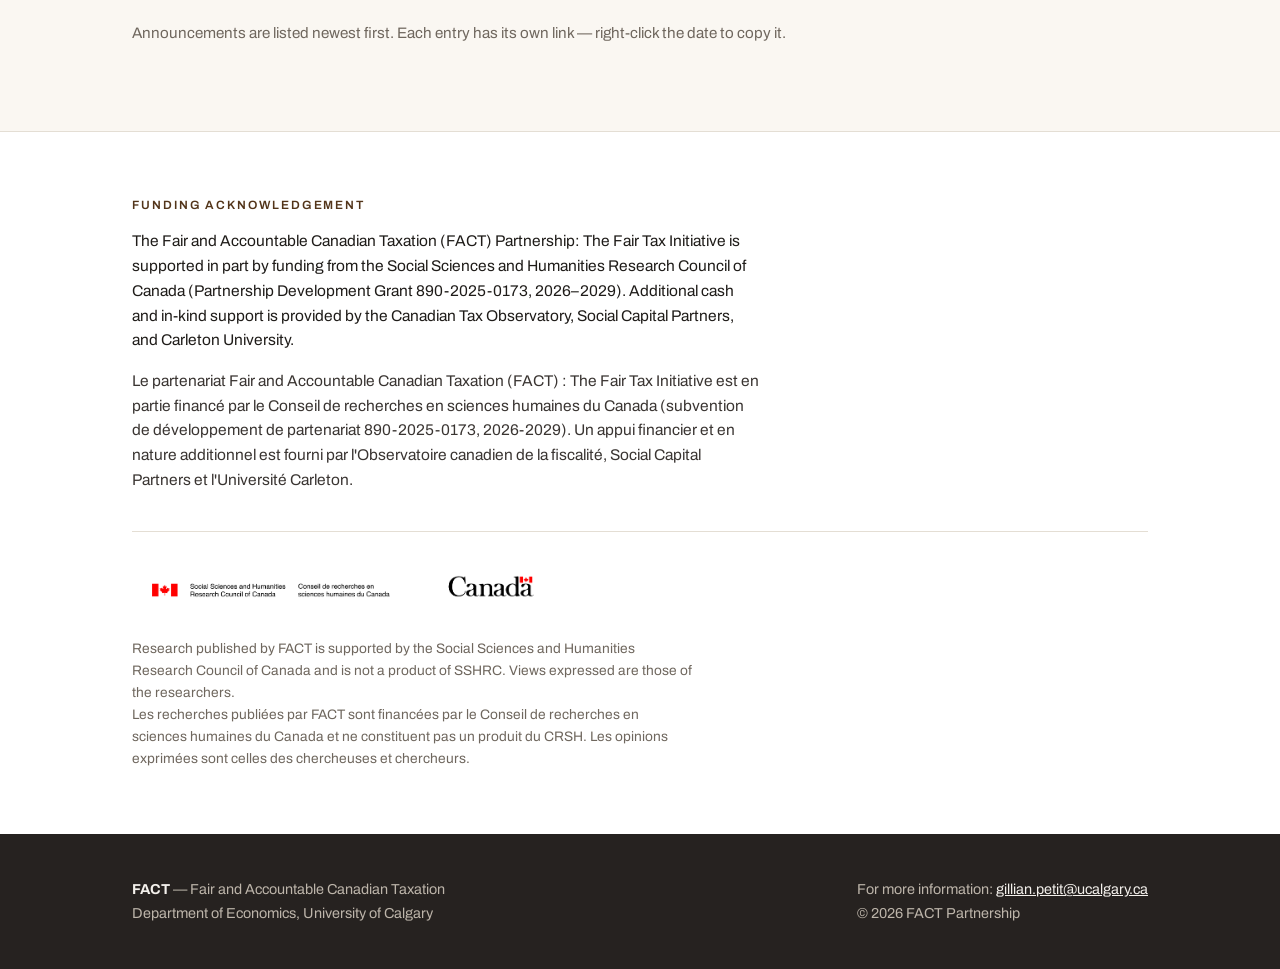
==== commit 491cfd41: "Add files via upload" ====
--- a/announcements.html
+++ b/announcements.html
@@ -298,6 +298,34 @@
 .entry-quote cite{font-style:normal;font-size:0.9rem;color:var(--muted);font-weight:600;}
 </style>
 
+<script type="application/ld+json">
+{
+  "@context": "https://schema.org",
+  "@type": "NewsArticle",
+  "headline": "Tedds to appear before the Senate Banking Committee on Canada's underground economy",
+  "datePublished": "2026-10-27",
+  "dateModified": "2026-10-27",
+  "url": "https://factpartnership.ca/announcements.html#senate-banc-2026-10-28",
+  "mainEntityOfPage": "https://factpartnership.ca/announcements.html#senate-banc-2026-10-28",
+  "image": "https://factpartnership.ca/fact-social-card.png",
+  "author": {
+    "@type": "Organization",
+    "name": "FACT Partnership",
+    "url": "https://factpartnership.ca/"
+  },
+  "publisher": {
+    "@type": "Organization",
+    "name": "FACT Partnership",
+    "url": "https://factpartnership.ca/"
+  },
+  "about": [
+    "underground economy",
+    "tax administration",
+    "tax compliance",
+    "Senate of Canada"
+  ]
+}
+</script>
 <script type="application/ld+json">
 {
   "@context": "https://schema.org",
@@ -383,6 +411,37 @@
     <div class="wrap">
 
       <!-- ============ ENTRY: copy this whole <article> block to add a new announcement ============ -->
+      <article class="entry" id="senate-banc-2026-10-28">
+        <div class="entry-meta">
+          <span class="date">27 October 2026</span>
+          <span class="tag">Parliamentary testimony</span>
+        </div>
+        <div class="entry-body">
+          <h2>Tedds to appear before the Senate Banking Committee on Canada&rsquo;s underground economy</h2>
+
+          <p class="standfirst">FACT Project Director Dr. Lindsay M. Tedds appears before the Standing Senate Committee on Banking, Commerce and the Economy on October 28, 2026, as part of the committee&rsquo;s study of Canada&rsquo;s underground economy. Her opening remarks and written brief are available below.</p>
+
+          <p>The committee asked why businesses fail to report income. The brief&rsquo;s answer is that reporting depends mainly on visibility. In the United Kingdom, which measures compliance each year through random audits, the tax gap on wages reported through real-time payroll is about 1 per cent, while the gap on self-employment income is about 29 per cent. Canada&rsquo;s income tax still rests on a self-assessment model that has changed little since 1917, and the Canada Revenue Agency&rsquo;s estimate of small-business compliance rests on a random audit of tax year 2011.</p>
+
+          <p>Because the CRA also delivers most income-tested federal benefits, the same information gaps that let income go unreported also cause benefits to be missed or mistimed. The brief draws on FACT&rsquo;s work on tax administration as state infrastructure and recommends building ePayroll and the digital platform reporting rules as shared infrastructure for compliance and benefits, extending point-of-sale visibility on Quebec&rsquo;s model, restoring a published random audit program with researcher access to CRA compliance data, and enforcing existing reporting requirements through software that records information once and reports it to every agency that needs it.</p>
+
+          <div class="entry-quote">
+            <p>Compliance is not a matter of character. It is something we can design for.</p>
+            <cite>&mdash; Dr. Lindsay M. Tedds, opening remarks to the Standing Senate Committee on Banking, Commerce and the Economy</cite>
+          </div>
+
+          <p>The meeting runs from 5:15 to 6:15 p.m. Eastern (3:15 to 4:15 p.m. Mountain) and will be televised and webcast on <a href="https://senparlvu.parl.gc.ca/Harmony" target="_blank" rel="noopener">SenParlVu</a>.</p>
+
+          <div class="entry-links">
+            <a href="fact-pb-senate-banc-en.html">Read the brief and remarks</a>
+            <a href="fact-pb-senate-banc-en.pdf">Download the PDF</a>
+            <a href="outputs.html">All FACT outputs</a>
+          </div>
+        </div>
+      </article>
+      <!-- ============ END ENTRY ============ -->
+
+      <!-- ============ ENTRY: copy this whole <article> block to add a new announcement ============ -->
       <article class="entry" id="launch-2026-08-31">
         <div class="entry-meta">
           <span class="date">31 August 2026</span>
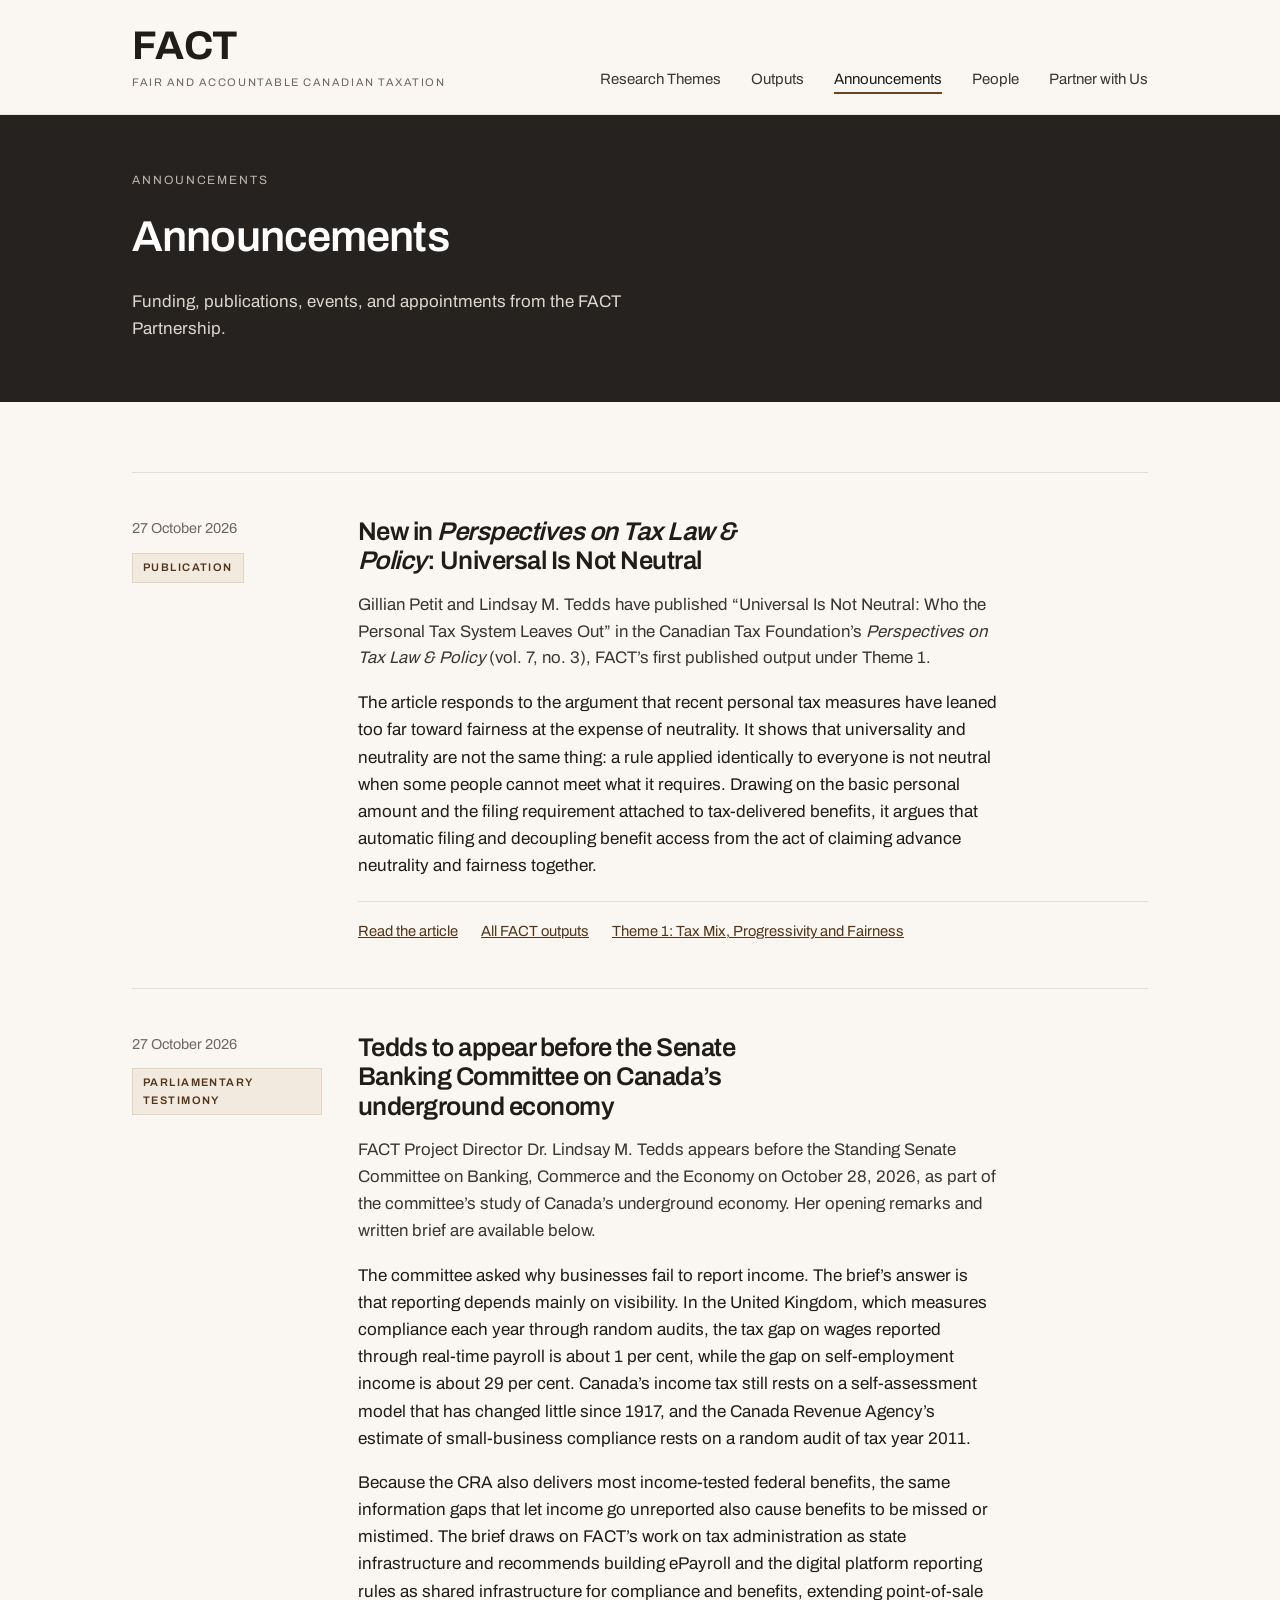
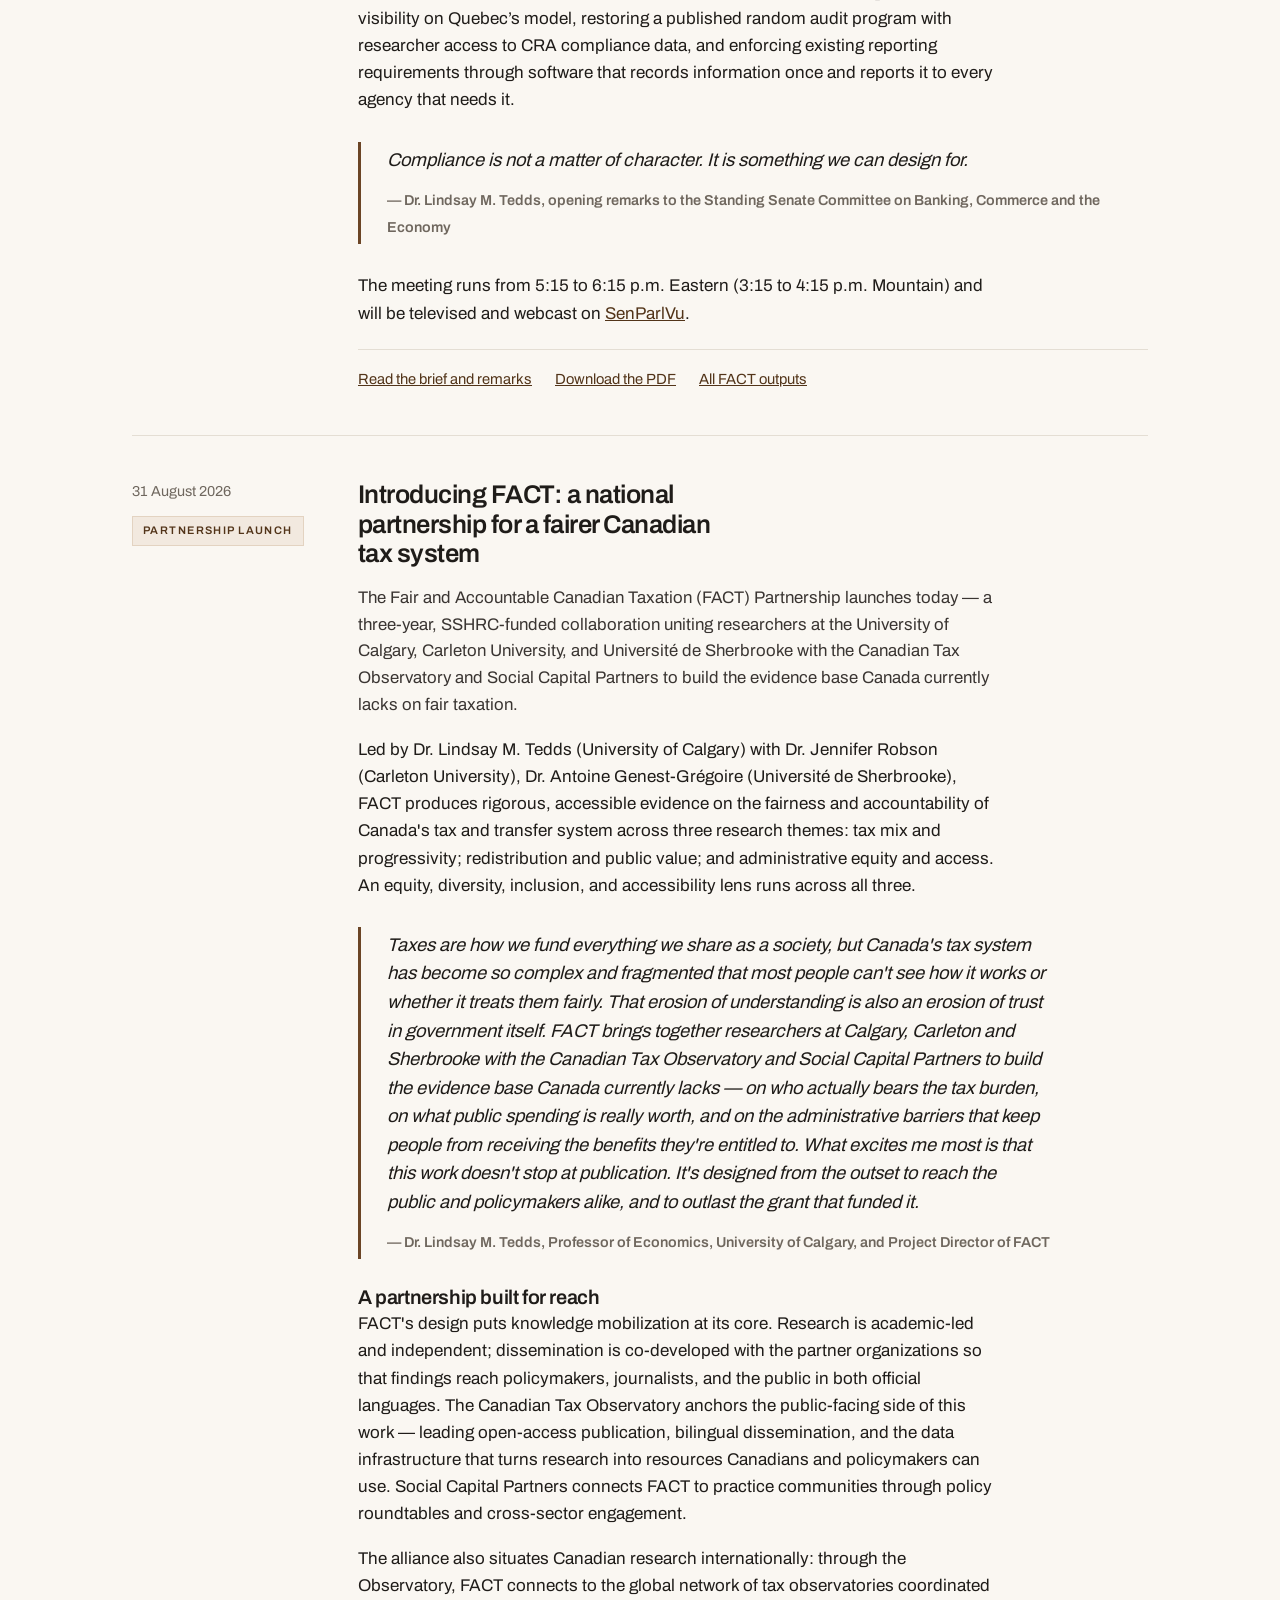
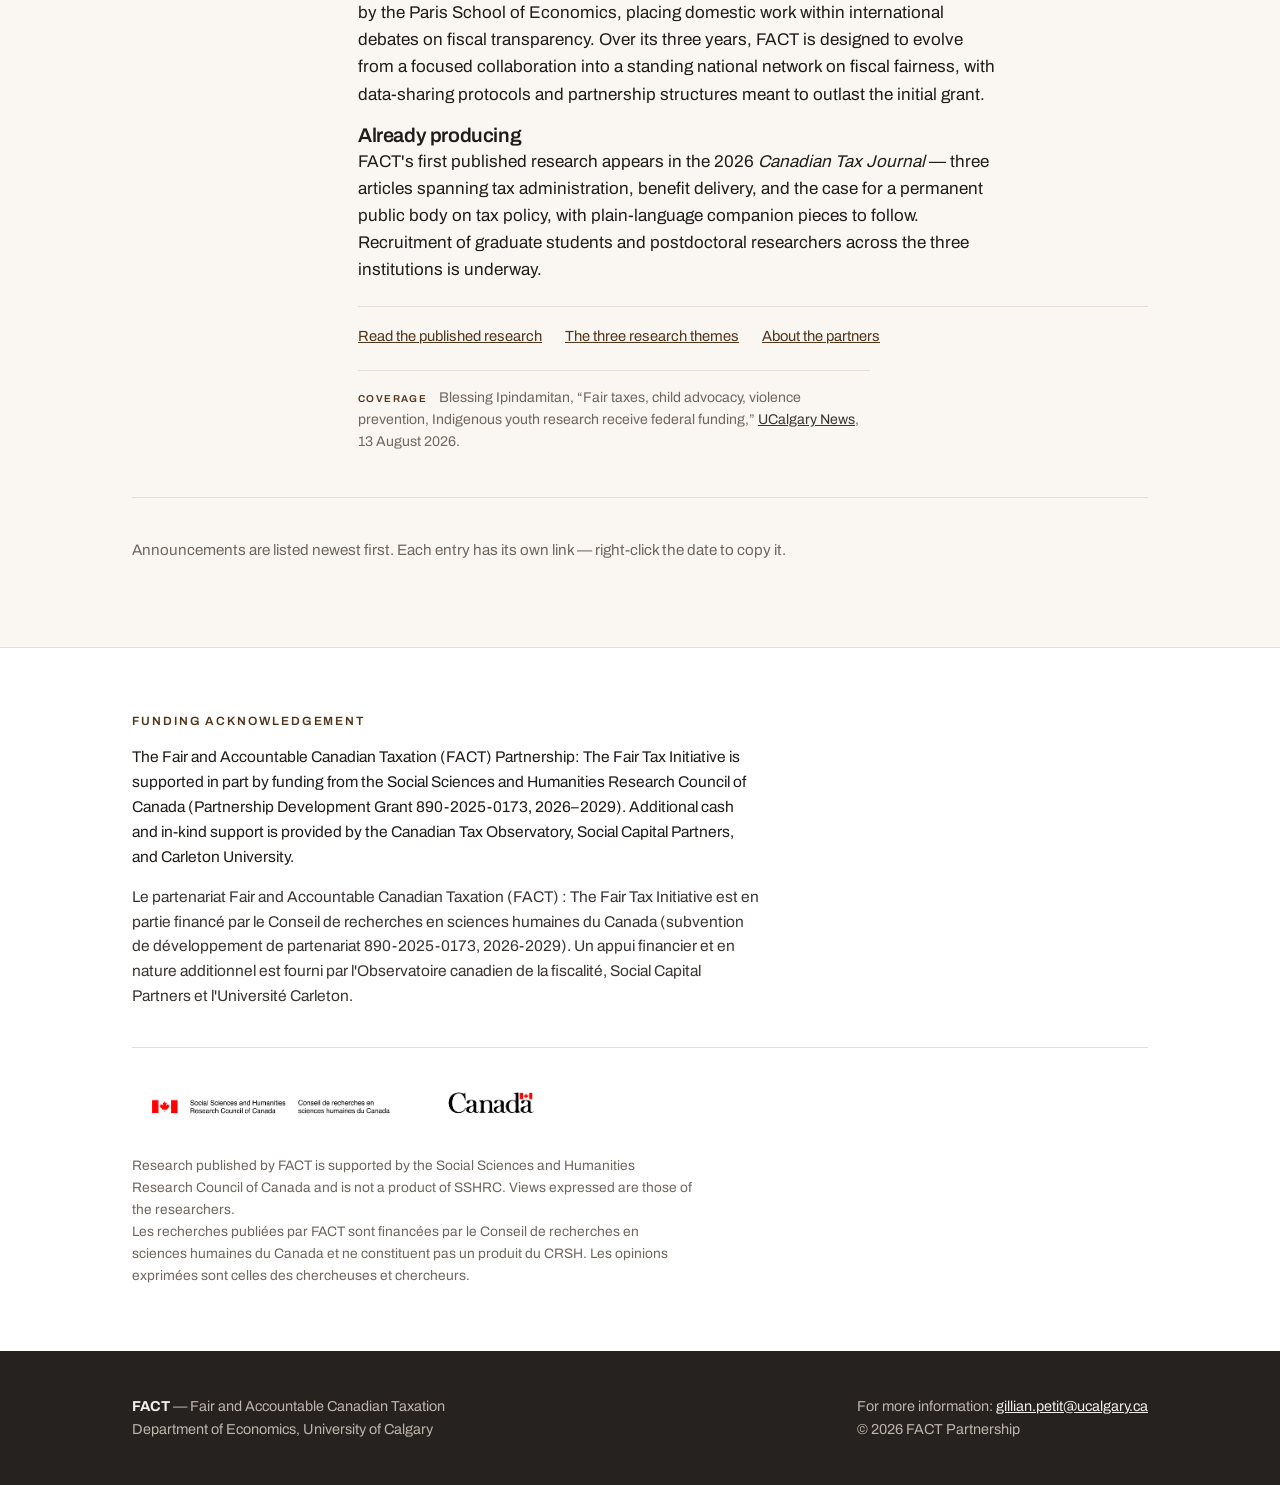
==== commit dee2d43a: "Add files via upload" ====
--- a/announcements.html
+++ b/announcements.html
@@ -298,6 +298,34 @@
 .entry-quote cite{font-style:normal;font-size:0.9rem;color:var(--muted);font-weight:600;}
 </style>
 
+<script type="application/ld+json">
+{
+  "@context": "https://schema.org",
+  "@type": "NewsArticle",
+  "headline": "New in Perspectives on Tax Law & Policy: Universal Is Not Neutral",
+  "datePublished": "2026-10-27",
+  "dateModified": "2026-10-27",
+  "url": "https://factpartnership.ca/announcements.html#universal-not-neutral-2026-10-27",
+  "mainEntityOfPage": "https://factpartnership.ca/announcements.html#universal-not-neutral-2026-10-27",
+  "image": "https://factpartnership.ca/fact-social-card.png",
+  "author": {
+    "@type": "Organization",
+    "name": "FACT Partnership",
+    "url": "https://factpartnership.ca/"
+  },
+  "publisher": {
+    "@type": "Organization",
+    "name": "FACT Partnership",
+    "url": "https://factpartnership.ca/"
+  },
+  "about": [
+    "personal income tax",
+    "tax neutrality",
+    "automatic tax filing",
+    "Canada"
+  ]
+}
+</script>
 <script type="application/ld+json">
 {
   "@context": "https://schema.org",
@@ -411,6 +439,28 @@
     <div class="wrap">
 
       <!-- ============ ENTRY: copy this whole <article> block to add a new announcement ============ -->
+      <article class="entry" id="universal-not-neutral-2026-10-27">
+        <div class="entry-meta">
+          <span class="date">27 October 2026</span>
+          <span class="tag">Publication</span>
+        </div>
+        <div class="entry-body">
+          <h2>New in <em>Perspectives on Tax Law &amp; Policy</em>: Universal Is Not Neutral</h2>
+
+          <p class="standfirst">Gillian Petit and Lindsay M. Tedds have published &ldquo;Universal Is Not Neutral: Who the Personal Tax System Leaves Out&rdquo; in the Canadian Tax Foundation&rsquo;s <em>Perspectives on Tax Law &amp; Policy</em> (vol. 7, no. 3), FACT&rsquo;s first published output under Theme 1.</p>
+
+          <p>The article responds to the argument that recent personal tax measures have leaned too far toward fairness at the expense of neutrality. It shows that universality and neutrality are not the same thing: a rule applied identically to everyone is not neutral when some people cannot meet what it requires. Drawing on the basic personal amount and the filing requirement attached to tax-delivered benefits, it argues that automatic filing and decoupling benefit access from the act of claiming advance neutrality and fairness together.</p>
+
+          <div class="entry-links">
+            <a href="https://www.ctf.ca/EN/Newsletters/Perspectives/2026/3/260306.aspx" target="_blank" rel="noopener">Read the article</a>
+            <a href="outputs.html">All FACT outputs</a>
+            <a href="research.html#theme-1">Theme 1: Tax Mix, Progressivity and Fairness</a>
+          </div>
+        </div>
+      </article>
+      <!-- ============ END ENTRY ============ -->
+
+      <!-- ============ ENTRY: copy this whole <article> block to add a new announcement ============ -->
       <article class="entry" id="senate-banc-2026-10-28">
         <div class="entry-meta">
           <span class="date">27 October 2026</span>
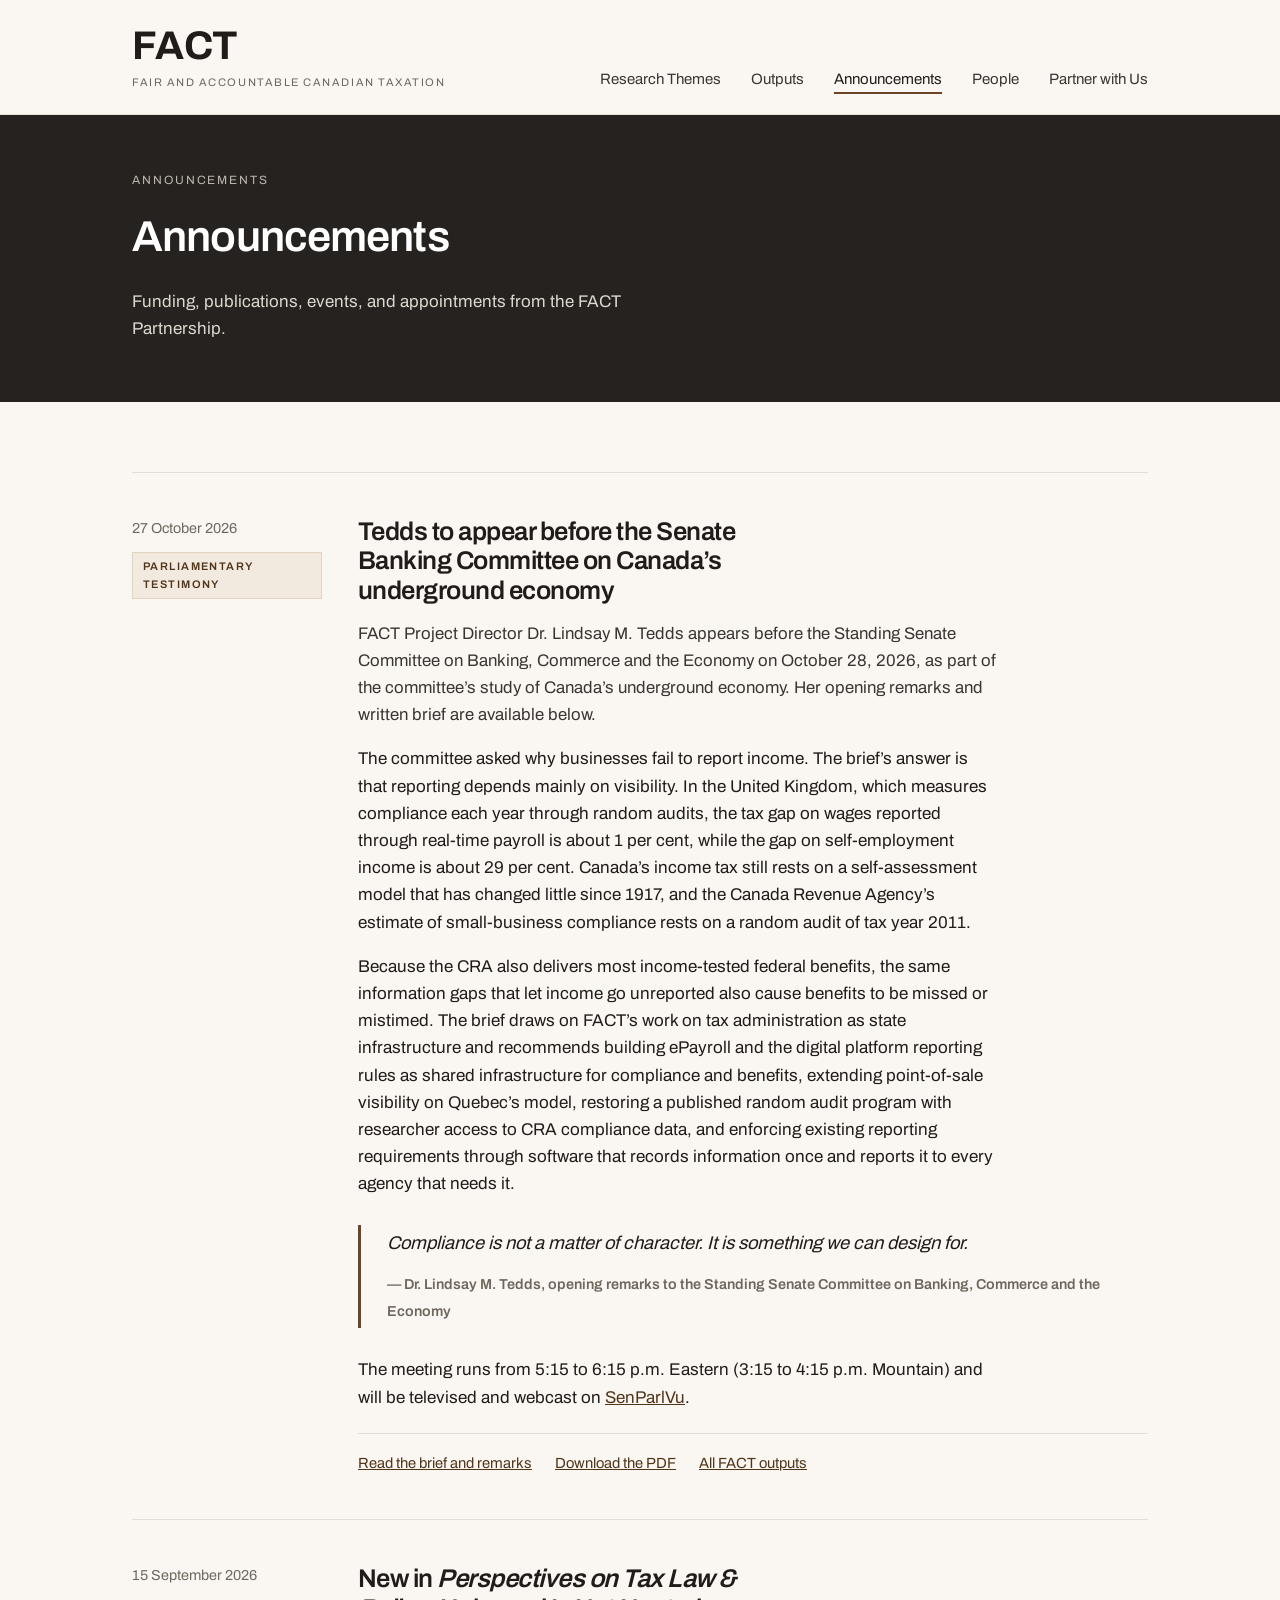
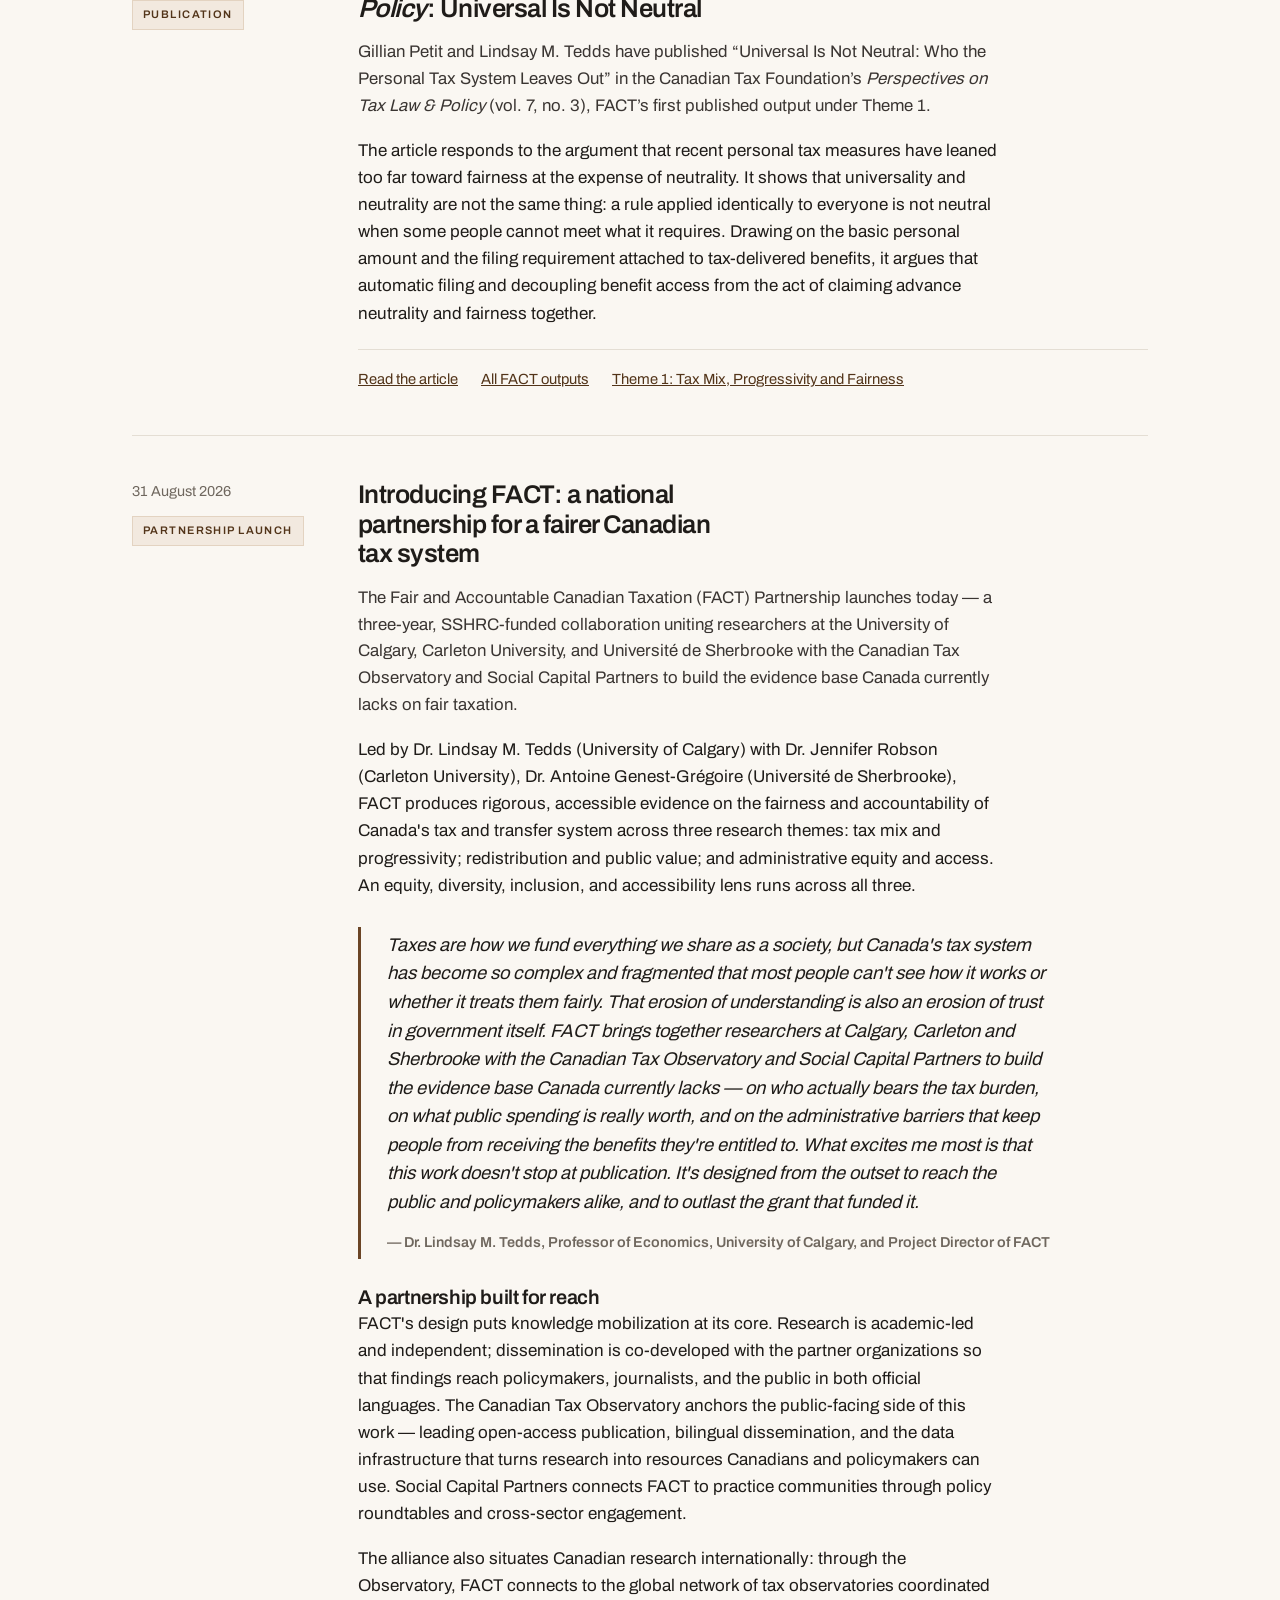
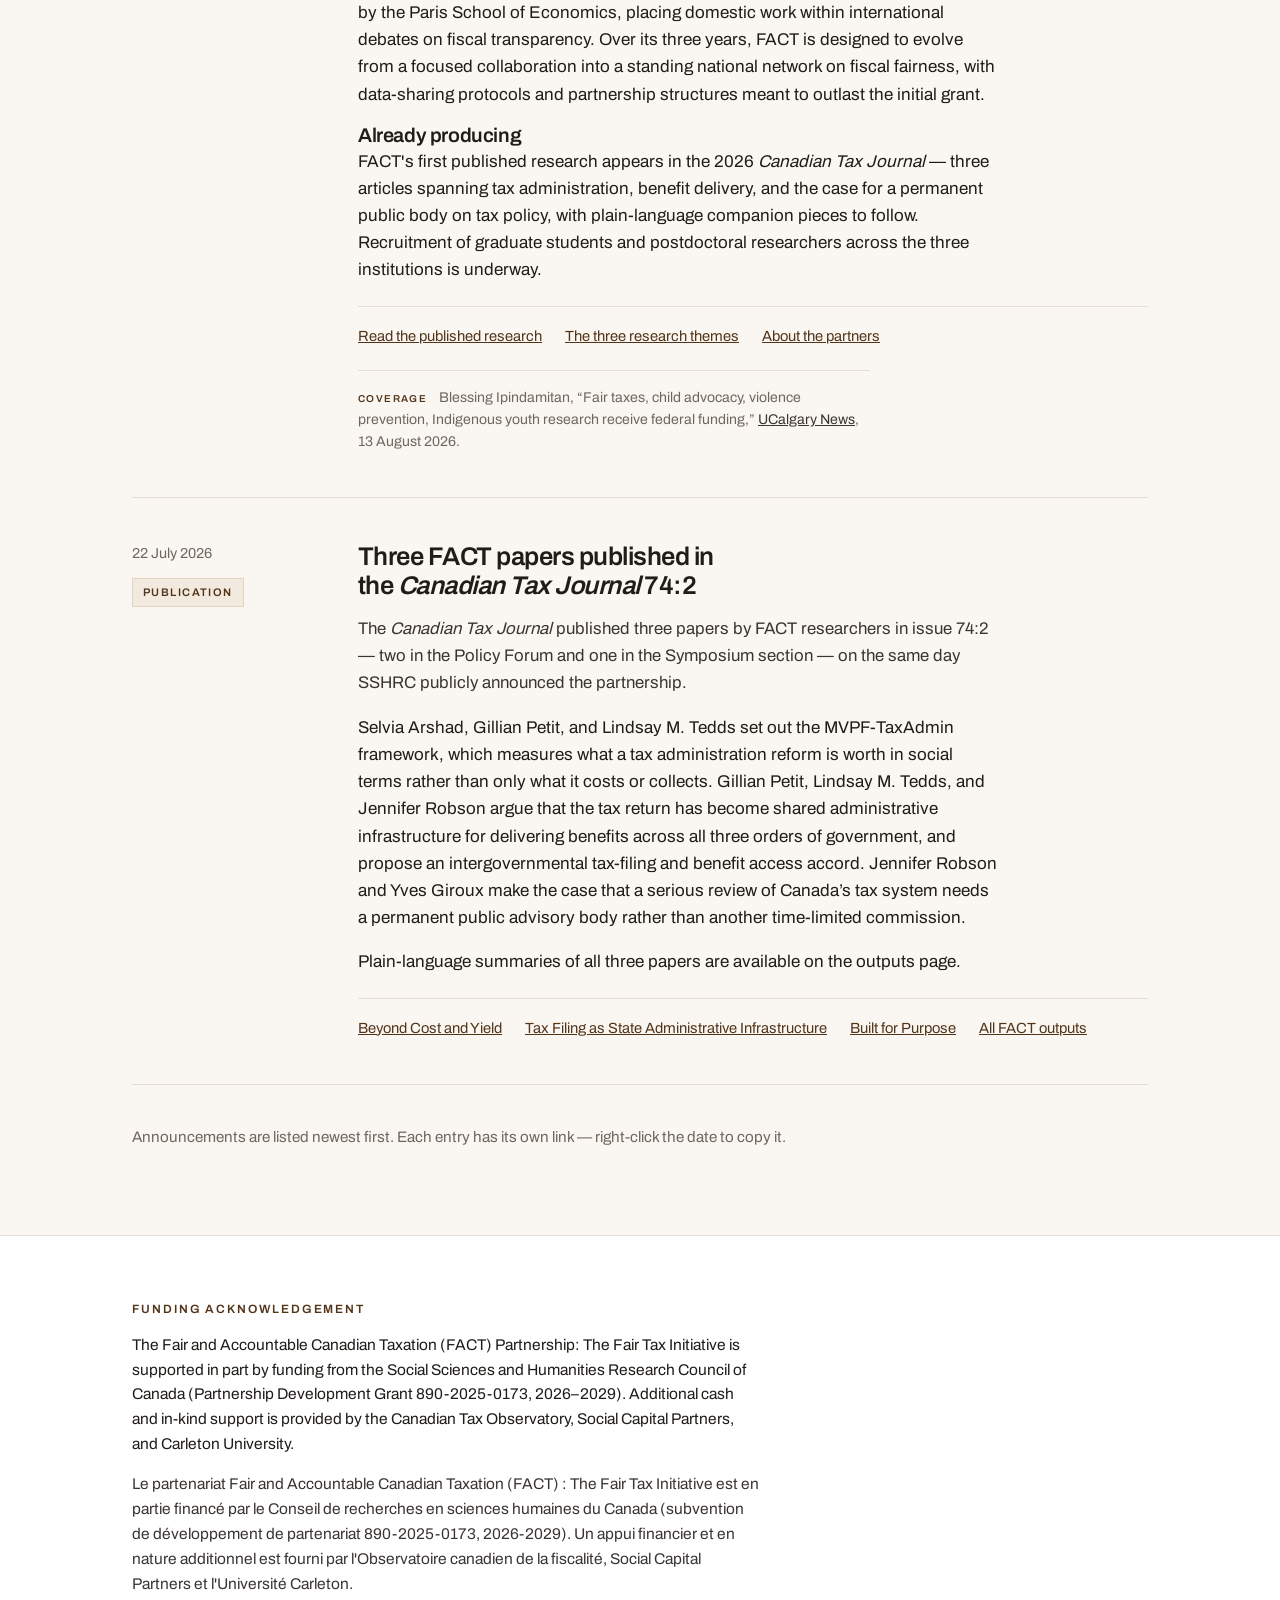
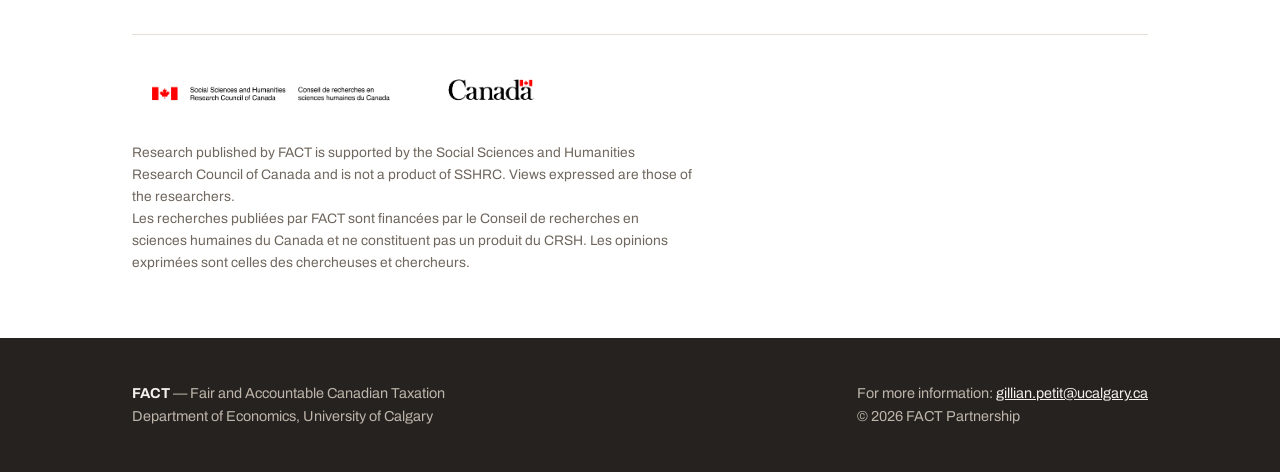
==== commit 8b5ab5d1: "Add files via upload" ====
--- a/announcements.html
+++ b/announcements.html
@@ -303,10 +303,10 @@
   "@context": "https://schema.org",
   "@type": "NewsArticle",
   "headline": "New in Perspectives on Tax Law & Policy: Universal Is Not Neutral",
-  "datePublished": "2026-10-27",
-  "dateModified": "2026-10-27",
-  "url": "https://factpartnership.ca/announcements.html#universal-not-neutral-2026-10-27",
-  "mainEntityOfPage": "https://factpartnership.ca/announcements.html#universal-not-neutral-2026-10-27",
+  "datePublished": "2026-09-15",
+  "dateModified": "2026-09-15",
+  "url": "https://factpartnership.ca/announcements.html#universal-not-neutral-2026-09-15",
+  "mainEntityOfPage": "https://factpartnership.ca/announcements.html#universal-not-neutral-2026-09-15",
   "image": "https://factpartnership.ca/fact-social-card.png",
   "author": {
     "@type": "Organization",
@@ -351,6 +351,34 @@
     "tax administration",
     "tax compliance",
     "Senate of Canada"
+  ]
+}
+</script>
+<script type="application/ld+json">
+{
+  "@context": "https://schema.org",
+  "@type": "NewsArticle",
+  "headline": "Three FACT papers published in the Canadian Tax Journal 74:2",
+  "datePublished": "2026-07-22",
+  "dateModified": "2026-07-22",
+  "url": "https://factpartnership.ca/announcements.html#ctj-74-2-2026-07-22",
+  "mainEntityOfPage": "https://factpartnership.ca/announcements.html#ctj-74-2-2026-07-22",
+  "image": "https://factpartnership.ca/fact-social-card.png",
+  "author": {
+    "@type": "Organization",
+    "name": "FACT Partnership",
+    "url": "https://factpartnership.ca/"
+  },
+  "publisher": {
+    "@type": "Organization",
+    "name": "FACT Partnership",
+    "url": "https://factpartnership.ca/"
+  },
+  "about": [
+    "tax administration",
+    "tax-delivered benefits",
+    "tax reform",
+    "Canada"
   ]
 }
 </script>
@@ -439,9 +467,40 @@
     <div class="wrap">
 
       <!-- ============ ENTRY: copy this whole <article> block to add a new announcement ============ -->
-      <article class="entry" id="universal-not-neutral-2026-10-27">
+      <article class="entry" id="senate-banc-2026-10-28">
         <div class="entry-meta">
           <span class="date">27 October 2026</span>
+          <span class="tag">Parliamentary testimony</span>
+        </div>
+        <div class="entry-body">
+          <h2>Tedds to appear before the Senate Banking Committee on Canada&rsquo;s underground economy</h2>
+
+          <p class="standfirst">FACT Project Director Dr. Lindsay M. Tedds appears before the Standing Senate Committee on Banking, Commerce and the Economy on October 28, 2026, as part of the committee&rsquo;s study of Canada&rsquo;s underground economy. Her opening remarks and written brief are available below.</p>
+
+          <p>The committee asked why businesses fail to report income. The brief&rsquo;s answer is that reporting depends mainly on visibility. In the United Kingdom, which measures compliance each year through random audits, the tax gap on wages reported through real-time payroll is about 1 per cent, while the gap on self-employment income is about 29 per cent. Canada&rsquo;s income tax still rests on a self-assessment model that has changed little since 1917, and the Canada Revenue Agency&rsquo;s estimate of small-business compliance rests on a random audit of tax year 2011.</p>
+
+          <p>Because the CRA also delivers most income-tested federal benefits, the same information gaps that let income go unreported also cause benefits to be missed or mistimed. The brief draws on FACT&rsquo;s work on tax administration as state infrastructure and recommends building ePayroll and the digital platform reporting rules as shared infrastructure for compliance and benefits, extending point-of-sale visibility on Quebec&rsquo;s model, restoring a published random audit program with researcher access to CRA compliance data, and enforcing existing reporting requirements through software that records information once and reports it to every agency that needs it.</p>
+
+          <div class="entry-quote">
+            <p>Compliance is not a matter of character. It is something we can design for.</p>
+            <cite>&mdash; Dr. Lindsay M. Tedds, opening remarks to the Standing Senate Committee on Banking, Commerce and the Economy</cite>
+          </div>
+
+          <p>The meeting runs from 5:15 to 6:15 p.m. Eastern (3:15 to 4:15 p.m. Mountain) and will be televised and webcast on <a href="https://senparlvu.parl.gc.ca/Harmony" target="_blank" rel="noopener">SenParlVu</a>.</p>
+
+          <div class="entry-links">
+            <a href="fact-pb-senate-banc-en.html">Read the brief and remarks</a>
+            <a href="fact-pb-senate-banc-en.pdf">Download the PDF</a>
+            <a href="outputs.html">All FACT outputs</a>
+          </div>
+        </div>
+      </article>
+      <!-- ============ END ENTRY ============ -->
+
+      <!-- ============ ENTRY: copy this whole <article> block to add a new announcement ============ -->
+      <article class="entry" id="universal-not-neutral-2026-09-15">
+        <div class="entry-meta">
+          <span class="date">15 September 2026</span>
           <span class="tag">Publication</span>
         </div>
         <div class="entry-body">
@@ -461,37 +520,6 @@
       <!-- ============ END ENTRY ============ -->
 
       <!-- ============ ENTRY: copy this whole <article> block to add a new announcement ============ -->
-      <article class="entry" id="senate-banc-2026-10-28">
-        <div class="entry-meta">
-          <span class="date">27 October 2026</span>
-          <span class="tag">Parliamentary testimony</span>
-        </div>
-        <div class="entry-body">
-          <h2>Tedds to appear before the Senate Banking Committee on Canada&rsquo;s underground economy</h2>
-
-          <p class="standfirst">FACT Project Director Dr. Lindsay M. Tedds appears before the Standing Senate Committee on Banking, Commerce and the Economy on October 28, 2026, as part of the committee&rsquo;s study of Canada&rsquo;s underground economy. Her opening remarks and written brief are available below.</p>
-
-          <p>The committee asked why businesses fail to report income. The brief&rsquo;s answer is that reporting depends mainly on visibility. In the United Kingdom, which measures compliance each year through random audits, the tax gap on wages reported through real-time payroll is about 1 per cent, while the gap on self-employment income is about 29 per cent. Canada&rsquo;s income tax still rests on a self-assessment model that has changed little since 1917, and the Canada Revenue Agency&rsquo;s estimate of small-business compliance rests on a random audit of tax year 2011.</p>
-
-          <p>Because the CRA also delivers most income-tested federal benefits, the same information gaps that let income go unreported also cause benefits to be missed or mistimed. The brief draws on FACT&rsquo;s work on tax administration as state infrastructure and recommends building ePayroll and the digital platform reporting rules as shared infrastructure for compliance and benefits, extending point-of-sale visibility on Quebec&rsquo;s model, restoring a published random audit program with researcher access to CRA compliance data, and enforcing existing reporting requirements through software that records information once and reports it to every agency that needs it.</p>
-
-          <div class="entry-quote">
-            <p>Compliance is not a matter of character. It is something we can design for.</p>
-            <cite>&mdash; Dr. Lindsay M. Tedds, opening remarks to the Standing Senate Committee on Banking, Commerce and the Economy</cite>
-          </div>
-
-          <p>The meeting runs from 5:15 to 6:15 p.m. Eastern (3:15 to 4:15 p.m. Mountain) and will be televised and webcast on <a href="https://senparlvu.parl.gc.ca/Harmony" target="_blank" rel="noopener">SenParlVu</a>.</p>
-
-          <div class="entry-links">
-            <a href="fact-pb-senate-banc-en.html">Read the brief and remarks</a>
-            <a href="fact-pb-senate-banc-en.pdf">Download the PDF</a>
-            <a href="outputs.html">All FACT outputs</a>
-          </div>
-        </div>
-      </article>
-      <!-- ============ END ENTRY ============ -->
-
-      <!-- ============ ENTRY: copy this whole <article> block to add a new announcement ============ -->
       <article class="entry" id="launch-2026-08-31">
         <div class="entry-meta">
           <span class="date">31 August 2026</span>
@@ -526,6 +554,27 @@
           </div>
 
           <p class="entry-coverage"><span class="cov-label">Coverage</span> Blessing Ipindamitan, &ldquo;Fair taxes, child advocacy, violence prevention, Indigenous youth research receive federal funding,&rdquo; <a href="https://www.ucalgary.ca/news/fair-taxes-child-advocacy-violence-prevention-indigenous-youth-research-receive-federal-funding" target="_blank" rel="noopener">UCalgary News</a>, 13 August 2026.</p>
+        </div>
+      </article>
+      <!-- ============ END ENTRY ============ -->
+
+      <!-- ============ ENTRY: copy this whole <article> block to add a new announcement ============ -->
+      <article class="entry" id="ctj-74-2-2026-07-22">
+        <div class="entry-meta">
+          <span class="date">22 July 2026</span>
+          <span class="tag">Publication</span>
+        </div>
+        <div class="entry-body">
+          <h2>Three FACT papers published in the <em>Canadian Tax Journal</em> 74:2</h2>
+          <p class="standfirst">The <em>Canadian Tax Journal</em> published three papers by FACT researchers in issue 74:2 &mdash; two in the Policy Forum and one in the Symposium section &mdash; on the same day SSHRC publicly announced the partnership.</p>
+          <p>Selvia Arshad, Gillian Petit, and Lindsay M. Tedds set out the MVPF-TaxAdmin framework, which measures what a tax administration reform is worth in social terms rather than only what it costs or collects. Gillian Petit, Lindsay M. Tedds, and Jennifer Robson argue that the tax return has become shared administrative infrastructure for delivering benefits across all three orders of government, and propose an intergovernmental tax-filing and benefit access accord. Jennifer Robson and Yves Giroux make the case that a serious review of Canada&rsquo;s tax system needs a permanent public advisory body rather than another time-limited commission.</p>
+          <p>Plain-language summaries of all three papers are available on the outputs page.</p>
+          <div class="entry-links">
+            <a href="https://www.ctf.ca/common/Uploaded%20files/CTJ%202026/74.3/Public/383_Public-2026CTJ2-PF-3-Arshad.pdf" target="_blank" rel="noopener">Beyond Cost and Yield</a>
+            <a href="https://www.ctf.ca/common/Uploaded%20files/CTJ%202026/74.3/Public/401_Public-2026CTJ2-PF-4-Petit.pdf" target="_blank" rel="noopener">Tax Filing as State Administrative Infrastructure</a>
+            <a href="https://www.ctf.ca/common/Uploaded%20files/CTJ%202026/74.3/Public/471_Public-2026CTJ2-Sym-3-Robson.pdf" target="_blank" rel="noopener">Built for Purpose</a>
+            <a href="outputs.html">All FACT outputs</a>
+          </div>
         </div>
       </article>
       <!-- ============ END ENTRY ============ -->
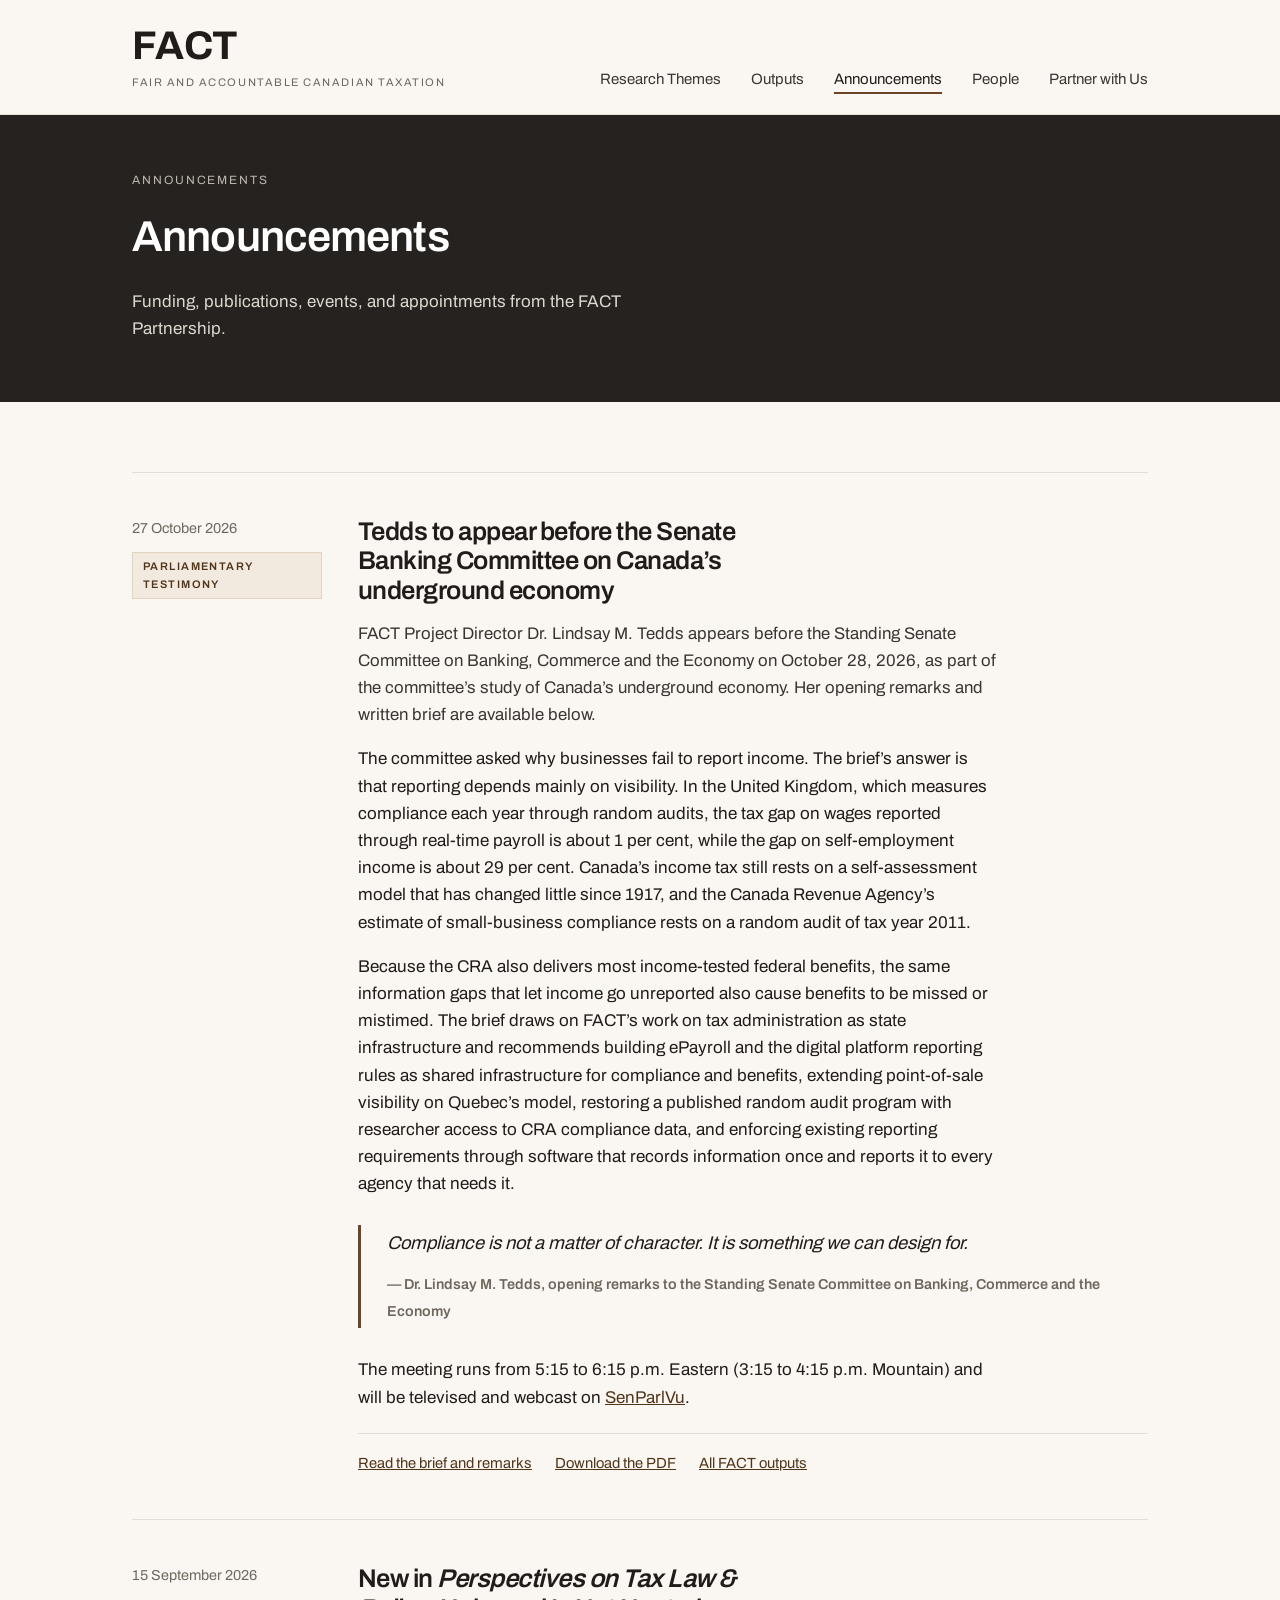
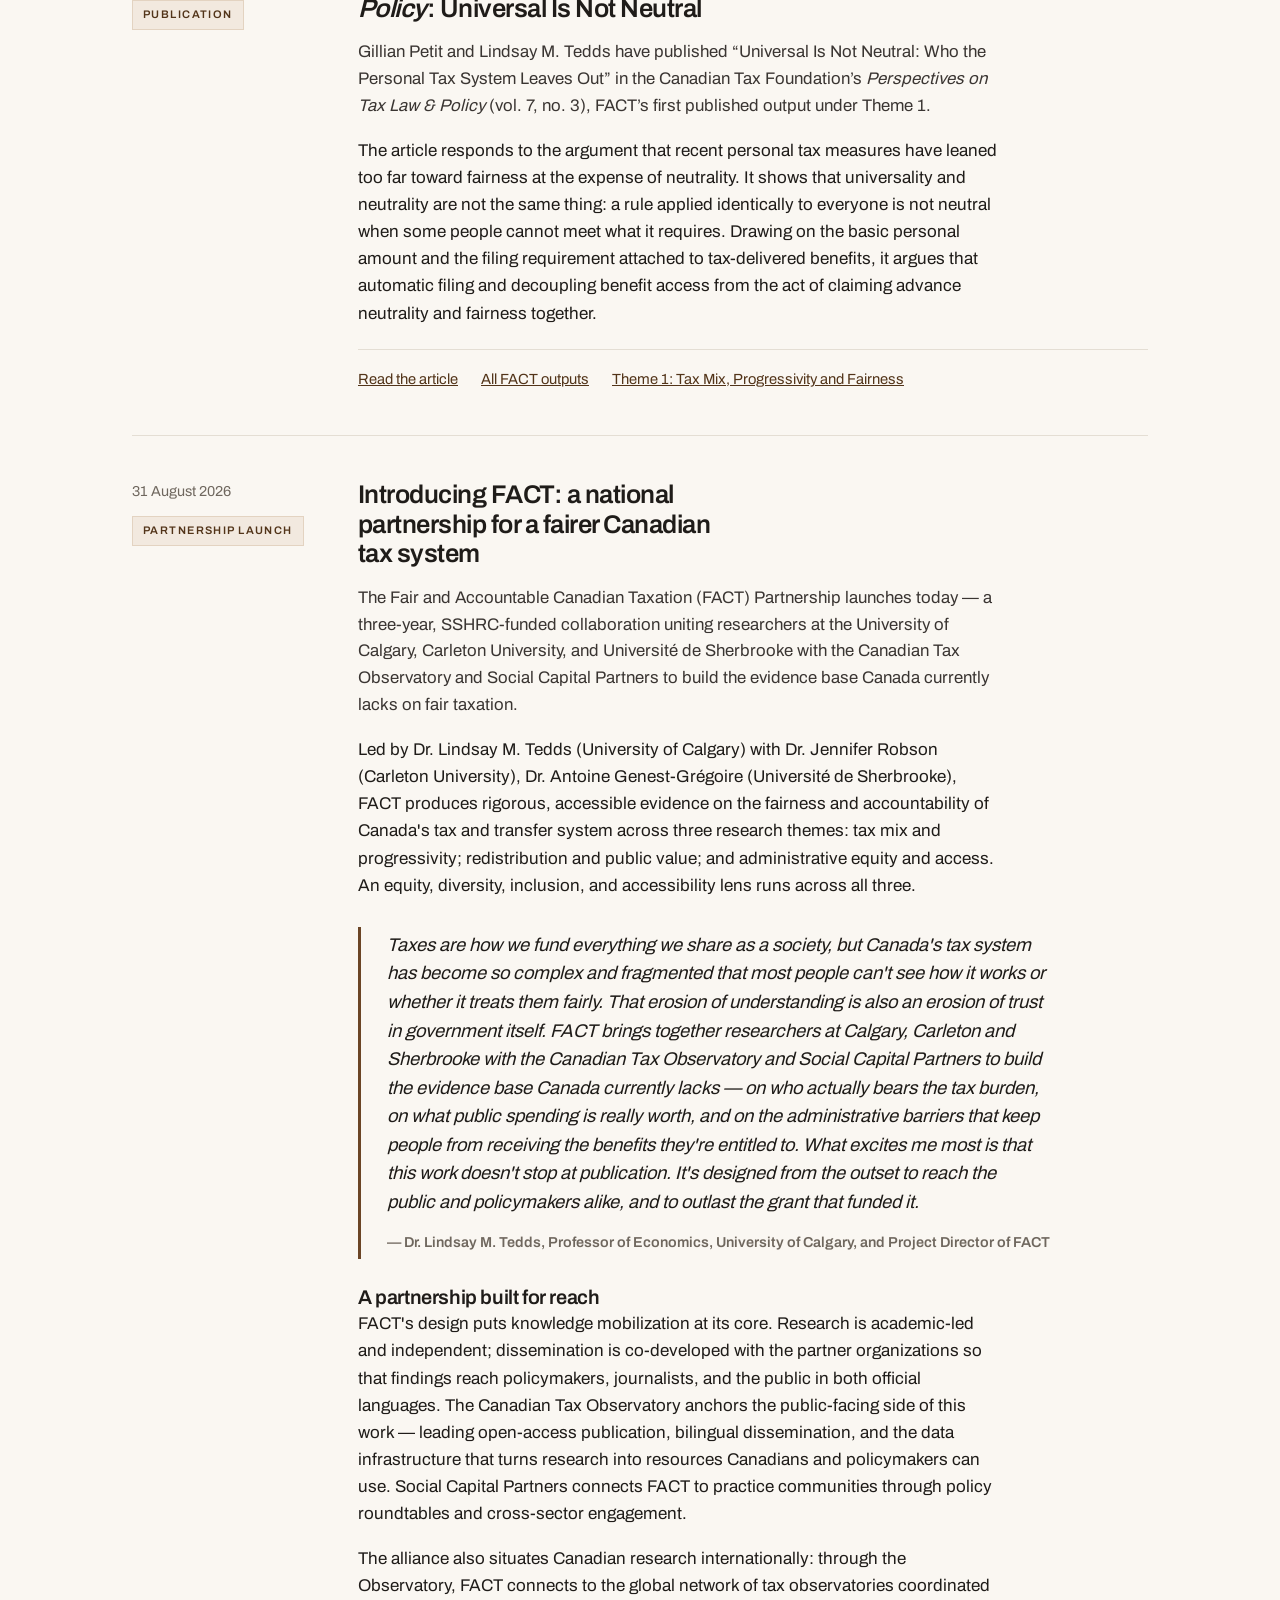
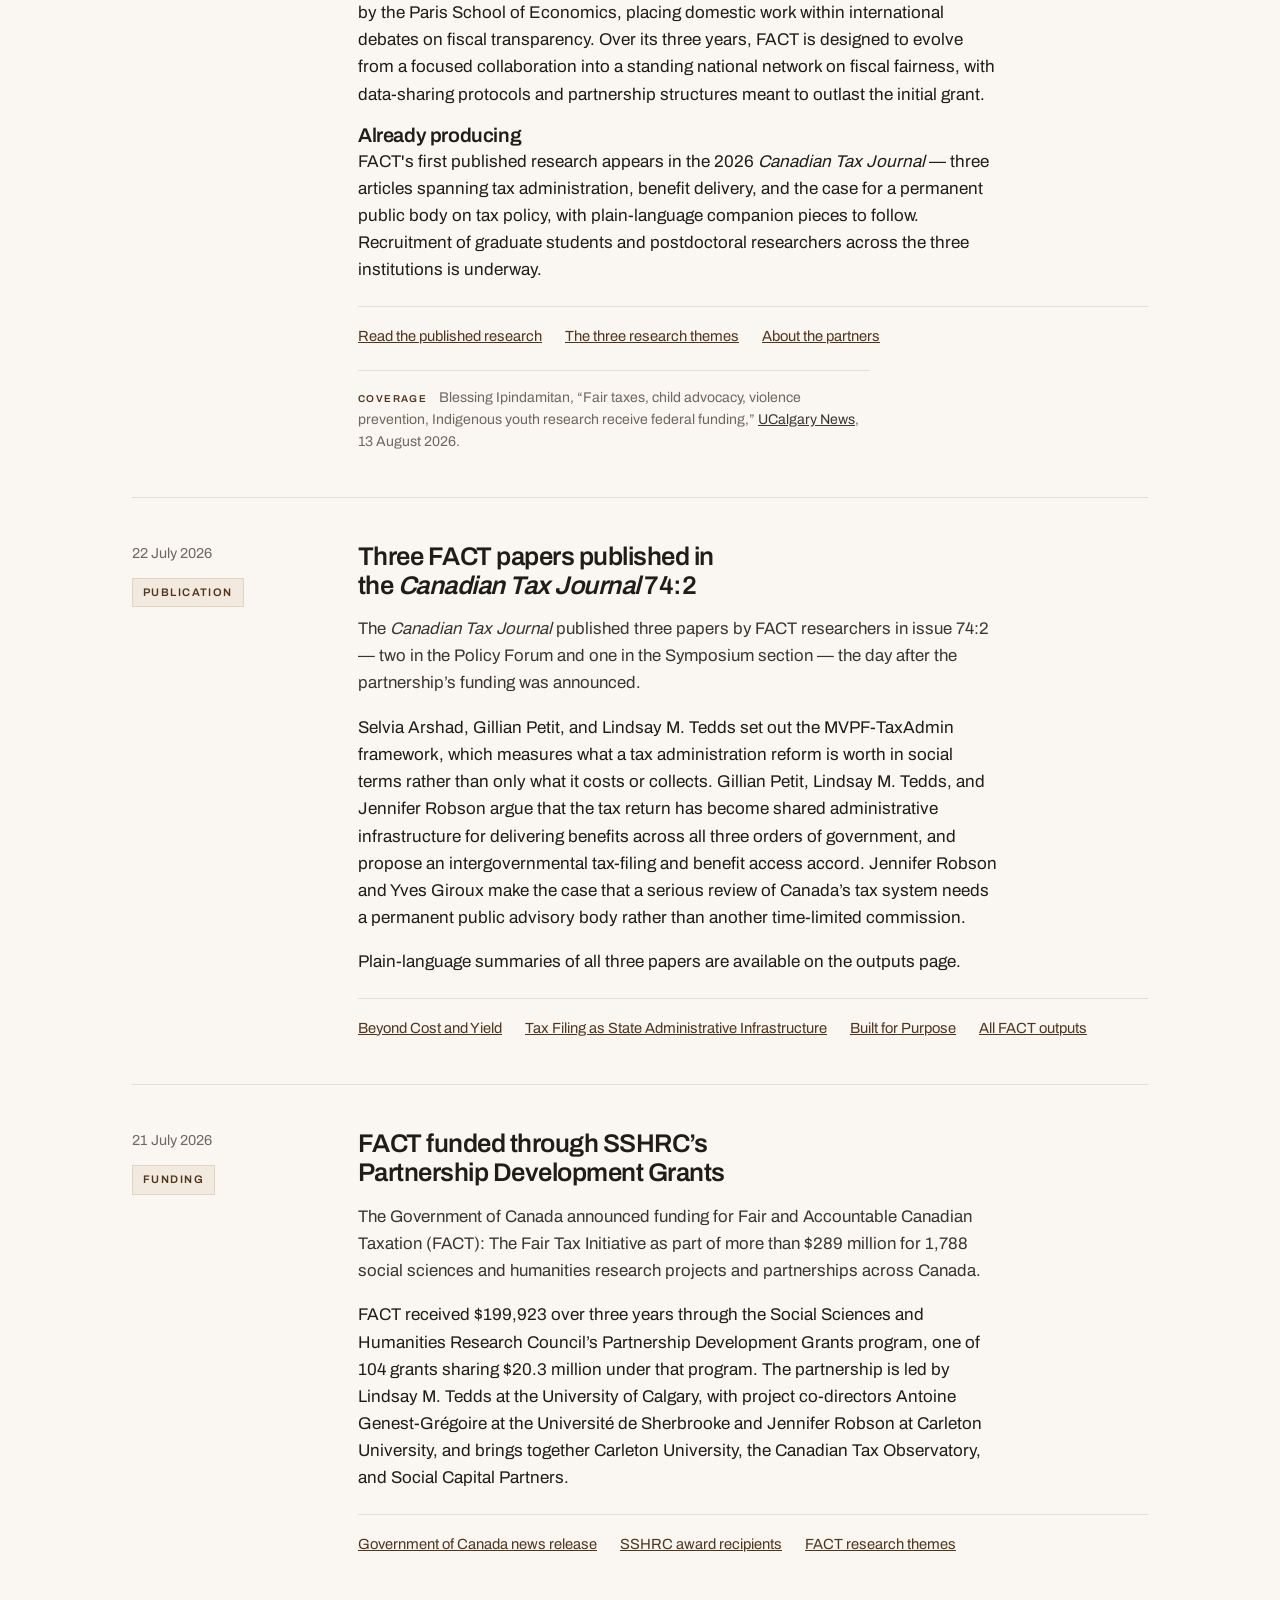
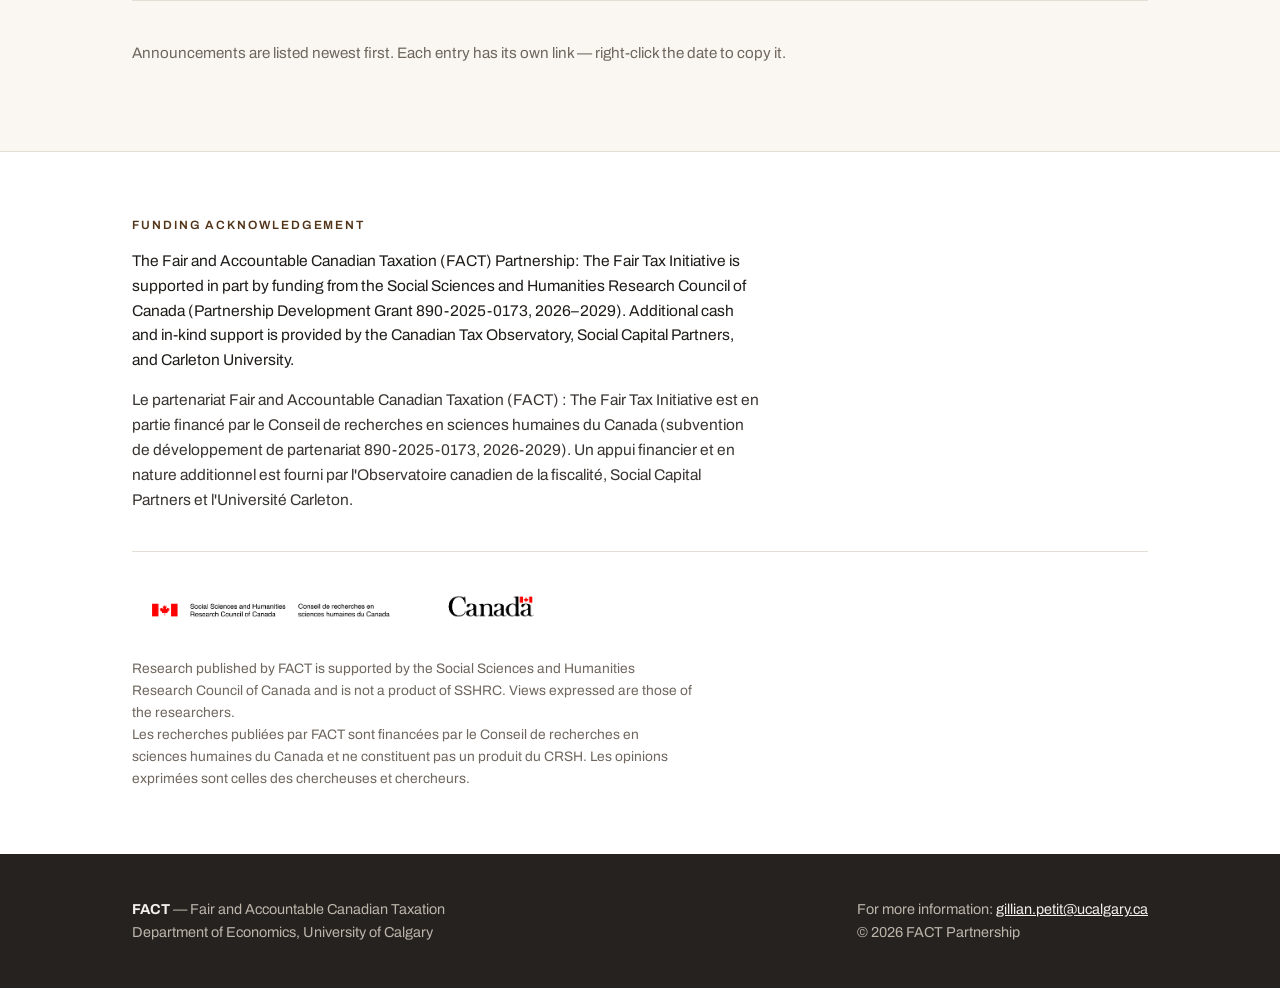
==== commit 1a195902: "Add files via upload" ====
--- a/announcements.html
+++ b/announcements.html
@@ -385,6 +385,34 @@
 <script type="application/ld+json">
 {
   "@context": "https://schema.org",
+  "@type": "NewsArticle",
+  "headline": "FACT funded through SSHRC's Partnership Development Grants",
+  "datePublished": "2026-07-21",
+  "dateModified": "2026-07-21",
+  "url": "https://factpartnership.ca/announcements.html#sshrc-pdg-2026-07-21",
+  "mainEntityOfPage": "https://factpartnership.ca/announcements.html#sshrc-pdg-2026-07-21",
+  "image": "https://factpartnership.ca/fact-social-card.png",
+  "author": {
+    "@type": "Organization",
+    "name": "FACT Partnership",
+    "url": "https://factpartnership.ca/"
+  },
+  "publisher": {
+    "@type": "Organization",
+    "name": "FACT Partnership",
+    "url": "https://factpartnership.ca/"
+  },
+  "about": [
+    "research funding",
+    "SSHRC",
+    "tax policy",
+    "Canada"
+  ]
+}
+</script>
+<script type="application/ld+json">
+{
+  "@context": "https://schema.org",
   "@type": "BreadcrumbList",
   "itemListElement": [
     {
@@ -566,7 +594,7 @@
         </div>
         <div class="entry-body">
           <h2>Three FACT papers published in the <em>Canadian Tax Journal</em> 74:2</h2>
-          <p class="standfirst">The <em>Canadian Tax Journal</em> published three papers by FACT researchers in issue 74:2 &mdash; two in the Policy Forum and one in the Symposium section &mdash; on the same day SSHRC publicly announced the partnership.</p>
+          <p class="standfirst">The <em>Canadian Tax Journal</em> published three papers by FACT researchers in issue 74:2 &mdash; two in the Policy Forum and one in the Symposium section &mdash; the day after the partnership&rsquo;s funding was announced.</p>
           <p>Selvia Arshad, Gillian Petit, and Lindsay M. Tedds set out the MVPF-TaxAdmin framework, which measures what a tax administration reform is worth in social terms rather than only what it costs or collects. Gillian Petit, Lindsay M. Tedds, and Jennifer Robson argue that the tax return has become shared administrative infrastructure for delivering benefits across all three orders of government, and propose an intergovernmental tax-filing and benefit access accord. Jennifer Robson and Yves Giroux make the case that a serious review of Canada&rsquo;s tax system needs a permanent public advisory body rather than another time-limited commission.</p>
           <p>Plain-language summaries of all three papers are available on the outputs page.</p>
           <div class="entry-links">
@@ -574,6 +602,24 @@
             <a href="https://www.ctf.ca/common/Uploaded%20files/CTJ%202026/74.3/Public/401_Public-2026CTJ2-PF-4-Petit.pdf" target="_blank" rel="noopener">Tax Filing as State Administrative Infrastructure</a>
             <a href="https://www.ctf.ca/common/Uploaded%20files/CTJ%202026/74.3/Public/471_Public-2026CTJ2-Sym-3-Robson.pdf" target="_blank" rel="noopener">Built for Purpose</a>
             <a href="outputs.html">All FACT outputs</a>
+          </div>
+        </div>
+      </article>
+      <!-- ============ END ENTRY ============ -->
+      <!-- ============ ENTRY: copy this whole <article> block to add a new announcement ============ -->
+      <article class="entry" id="sshrc-pdg-2026-07-21">
+        <div class="entry-meta">
+          <span class="date">21 July 2026</span>
+          <span class="tag">Funding</span>
+        </div>
+        <div class="entry-body">
+          <h2>FACT funded through SSHRC&rsquo;s Partnership Development Grants</h2>
+          <p class="standfirst">The Government of Canada announced funding for Fair and Accountable Canadian Taxation (FACT): The Fair Tax Initiative as part of more than $289&nbsp;million for 1,788 social sciences and humanities research projects and partnerships across Canada.</p>
+          <p>FACT received $199,923 over three years through the Social Sciences and Humanities Research Council&rsquo;s Partnership Development Grants program, one of 104 grants sharing $20.3&nbsp;million under that program. The partnership is led by Lindsay M. Tedds at the University of Calgary, with project co-directors Antoine Genest-Gr&eacute;goire at the Universit&eacute; de Sherbrooke and Jennifer Robson at Carleton University, and brings together Carleton University, the Canadian Tax Observatory, and Social Capital Partners.</p>
+          <div class="entry-links">
+            <a href="https://www.canada.ca/en/social-sciences-humanities-research/news/2026/07/government-of-canada-invests-more-than-289-million-to-address-social-and-economic-challenges.html" target="_blank" rel="noopener">Government of Canada news release</a>
+            <a href="https://sshrc-crsh.canada.ca/en/competition-results/award-recipients/2025/partnership-development-grants.aspx" target="_blank" rel="noopener">SSHRC award recipients</a>
+            <a href="research.html">FACT research themes</a>
           </div>
         </div>
       </article>
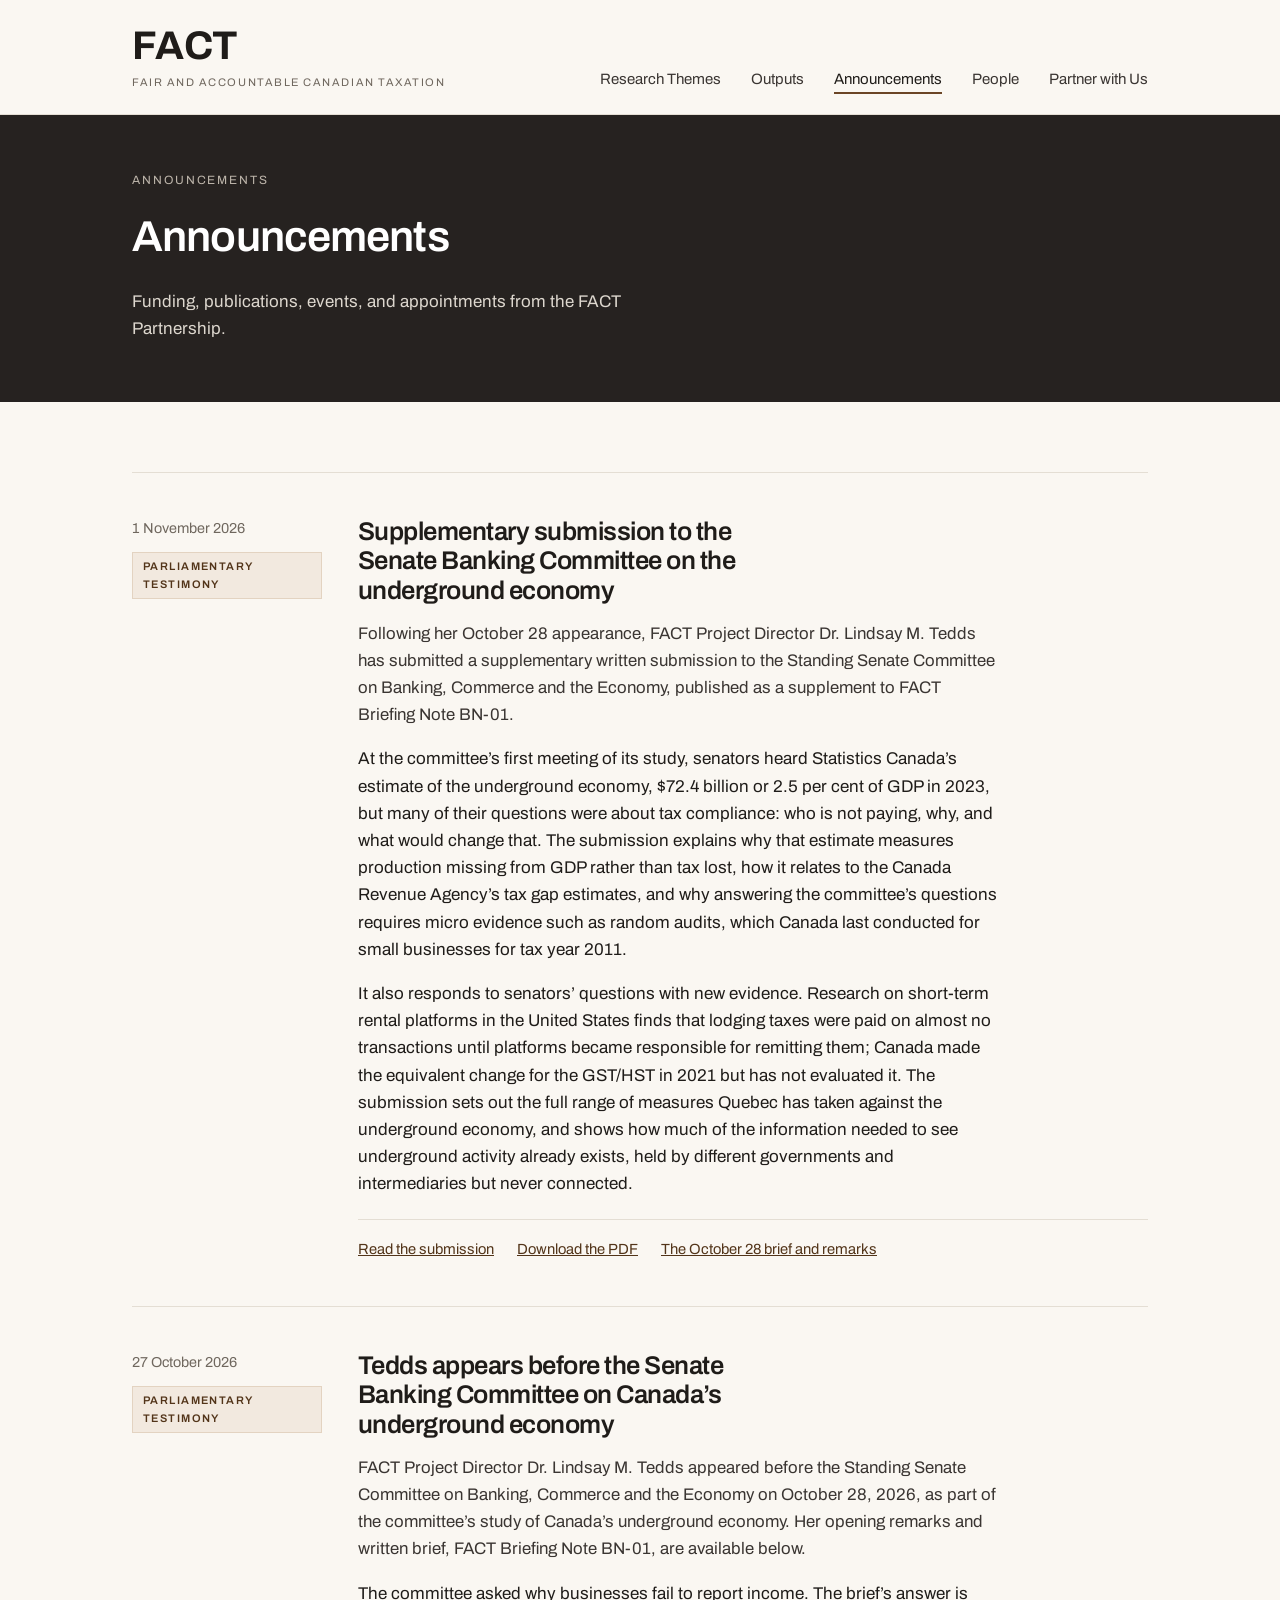
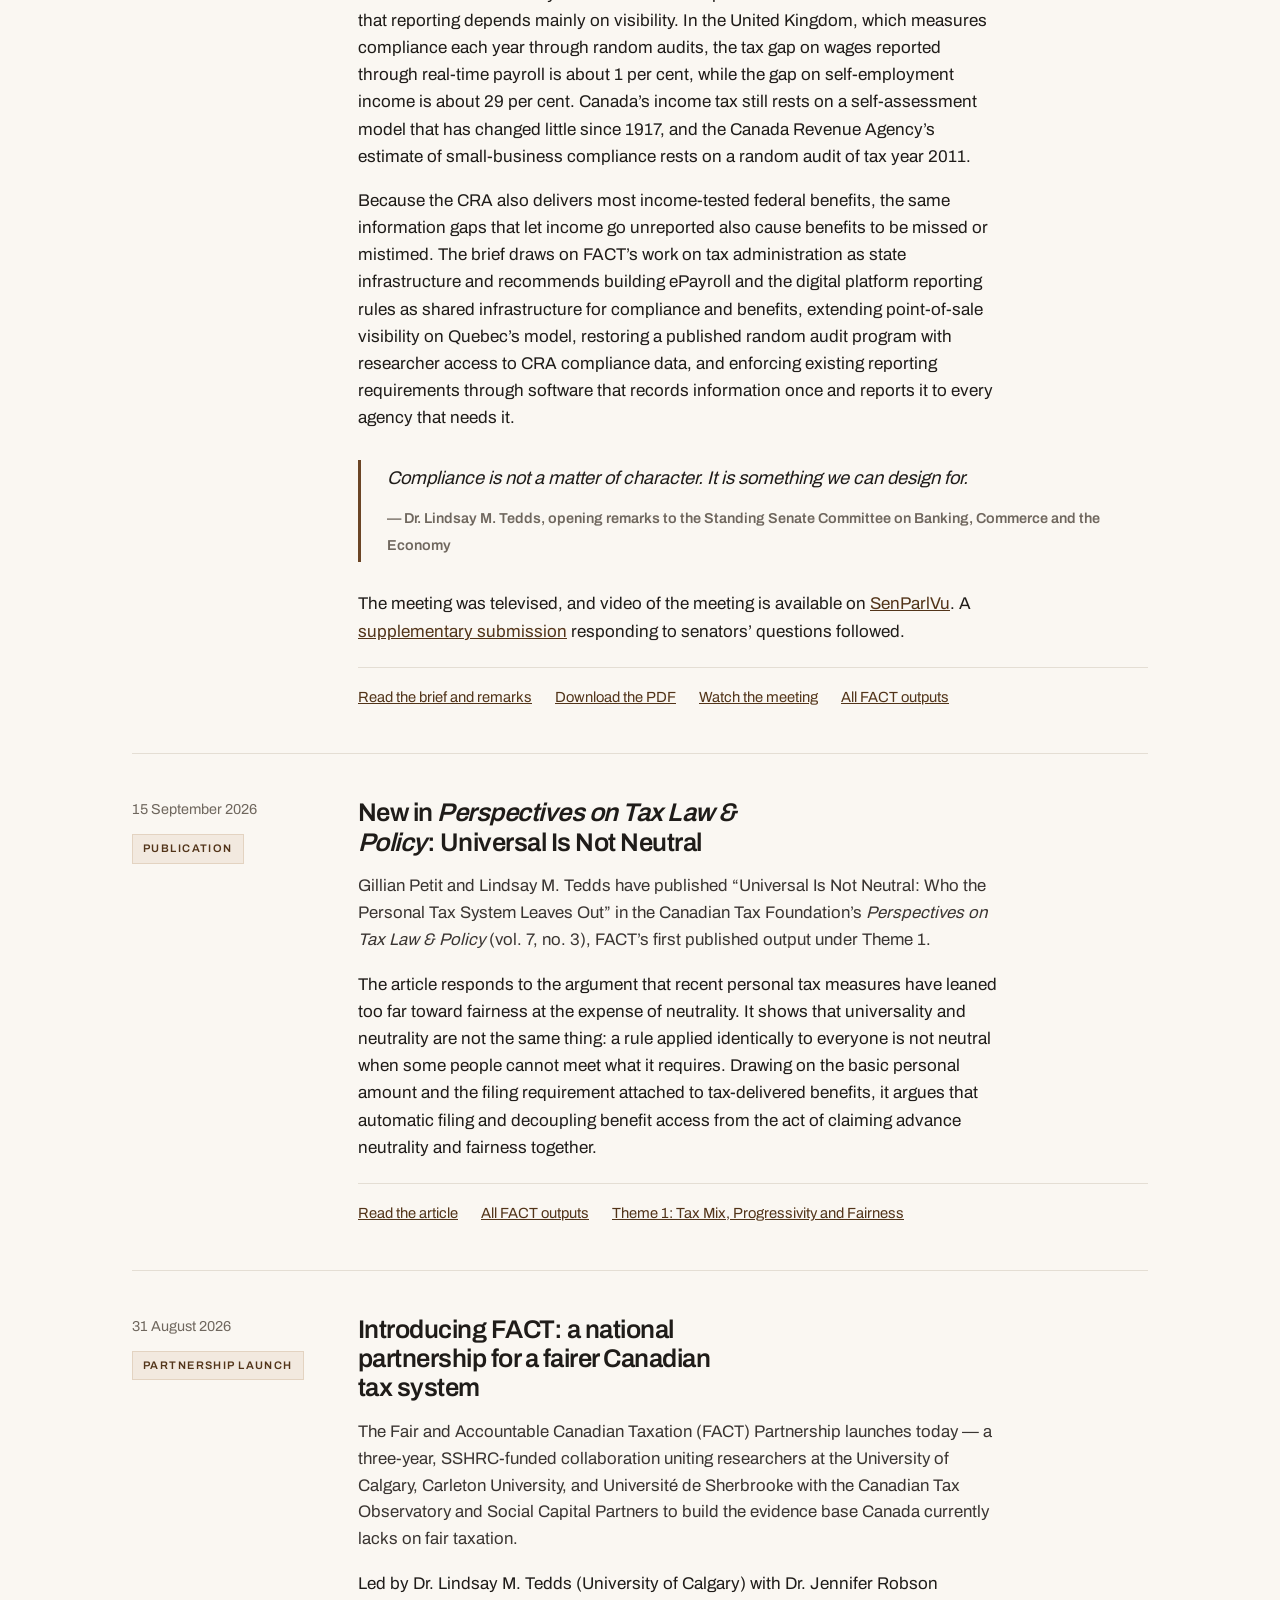
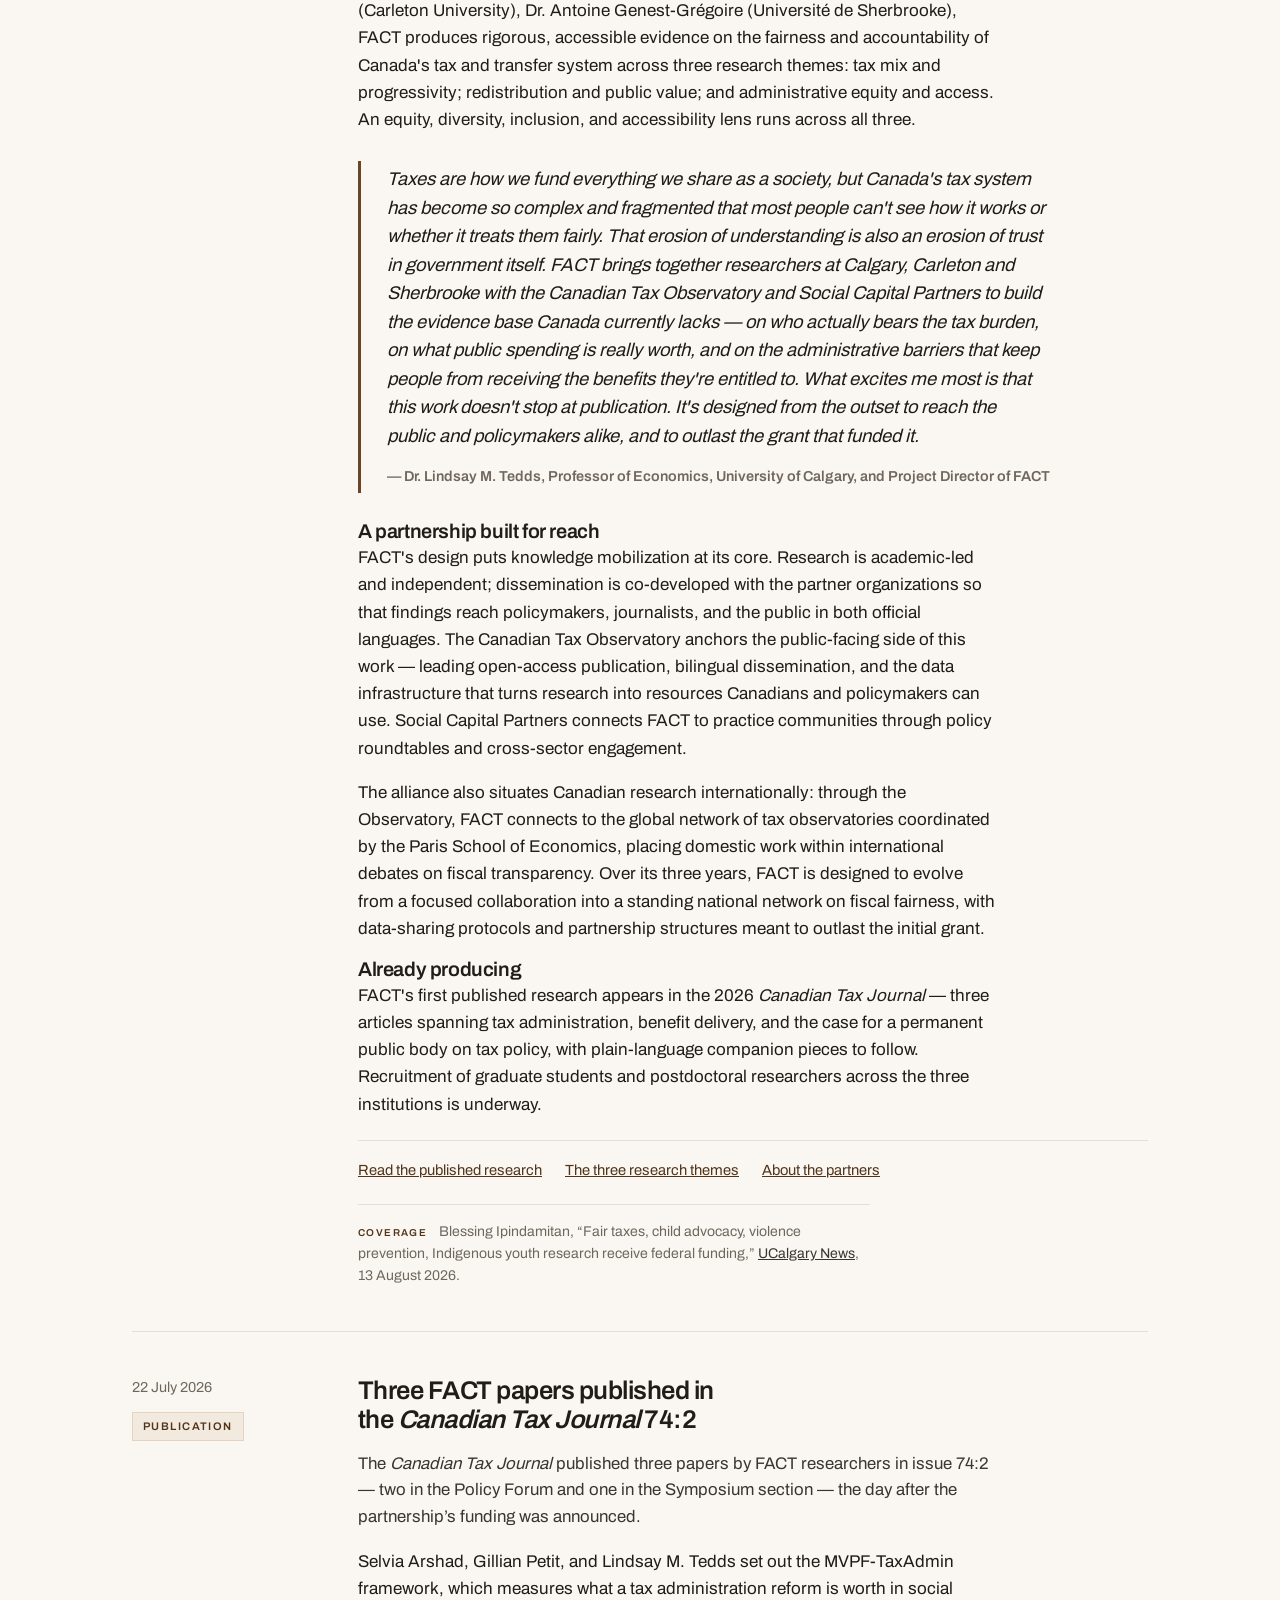
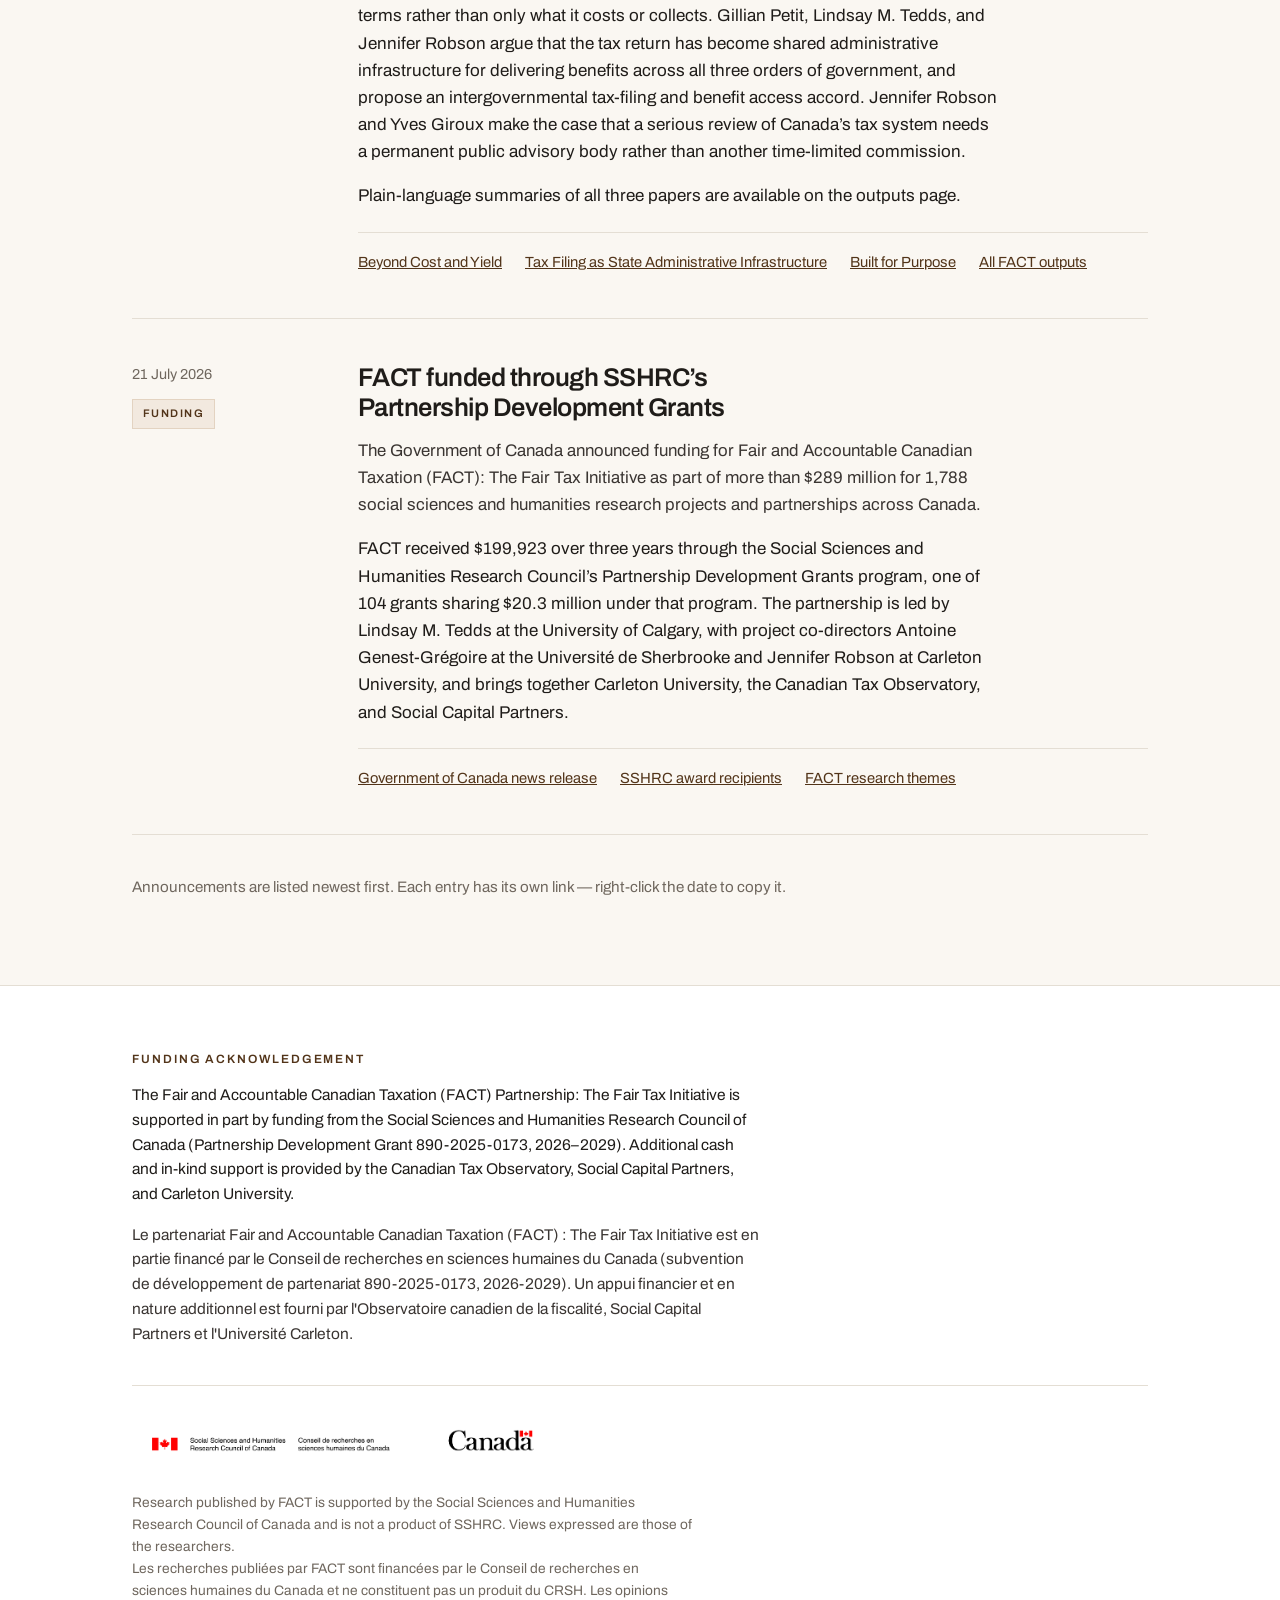
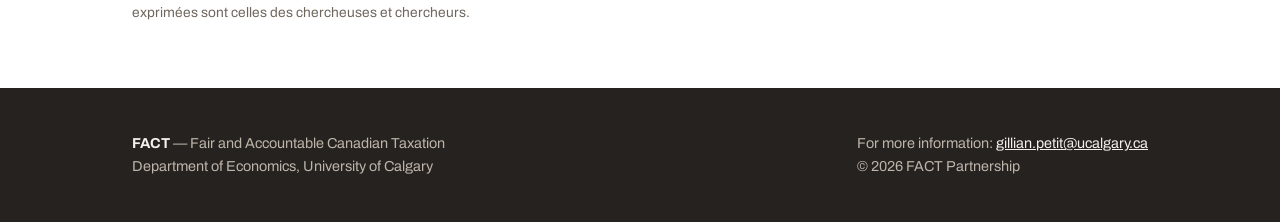
==== commit 0b80bbf0: "Add files via upload" ====
--- a/announcements.html
+++ b/announcements.html
@@ -330,9 +330,37 @@
 {
   "@context": "https://schema.org",
   "@type": "NewsArticle",
-  "headline": "Tedds to appear before the Senate Banking Committee on Canada's underground economy",
+  "headline": "Supplementary submission to the Senate Banking Committee on the underground economy",
+  "datePublished": "2026-11-01",
+  "dateModified": "2026-11-01",
+  "url": "https://factpartnership.ca/announcements.html#senate-banc-supplement-2026-11-01",
+  "mainEntityOfPage": "https://factpartnership.ca/announcements.html#senate-banc-supplement-2026-11-01",
+  "image": "https://factpartnership.ca/fact-social-card.png",
+  "author": {
+    "@type": "Organization",
+    "name": "FACT Partnership",
+    "url": "https://factpartnership.ca/"
+  },
+  "publisher": {
+    "@type": "Organization",
+    "name": "FACT Partnership",
+    "url": "https://factpartnership.ca/"
+  },
+  "about": [
+    "underground economy",
+    "tax gap",
+    "tax compliance",
+    "Senate of Canada"
+  ]
+}
+</script>
+<script type="application/ld+json">
+{
+  "@context": "https://schema.org",
+  "@type": "NewsArticle",
+  "headline": "Tedds appears before the Senate Banking Committee on Canada's underground economy",
   "datePublished": "2026-10-27",
-  "dateModified": "2026-10-27",
+  "dateModified": "2026-11-01",
   "url": "https://factpartnership.ca/announcements.html#senate-banc-2026-10-28",
   "mainEntityOfPage": "https://factpartnership.ca/announcements.html#senate-banc-2026-10-28",
   "image": "https://factpartnership.ca/fact-social-card.png",
@@ -495,15 +523,39 @@
     <div class="wrap">
 
       <!-- ============ ENTRY: copy this whole <article> block to add a new announcement ============ -->
+      <article class="entry" id="senate-banc-supplement-2026-11-01">
+        <div class="entry-meta">
+          <span class="date">1 November 2026</span>
+          <span class="tag">Parliamentary testimony</span>
+        </div>
+        <div class="entry-body">
+          <h2>Supplementary submission to the Senate Banking Committee on the underground economy</h2>
+
+          <p class="standfirst">Following her October 28 appearance, FACT Project Director Dr. Lindsay M. Tedds has submitted a supplementary written submission to the Standing Senate Committee on Banking, Commerce and the Economy, published as a supplement to FACT Briefing Note BN-01.</p>
+
+          <p>At the committee&rsquo;s first meeting of its study, senators heard Statistics Canada&rsquo;s estimate of the underground economy, $72.4 billion or 2.5 per cent of GDP in 2023, but many of their questions were about tax compliance: who is not paying, why, and what would change that. The submission explains why that estimate measures production missing from GDP rather than tax lost, how it relates to the Canada Revenue Agency&rsquo;s tax gap estimates, and why answering the committee&rsquo;s questions requires micro evidence such as random audits, which Canada last conducted for small businesses for tax year 2011.</p>
+
+          <p>It also responds to senators&rsquo; questions with new evidence. Research on short-term rental platforms in the United States finds that lodging taxes were paid on almost no transactions until platforms became responsible for remitting them; Canada made the equivalent change for the GST/HST in 2021 but has not evaluated it. The submission sets out the full range of measures Quebec has taken against the underground economy, and shows how much of the information needed to see underground activity already exists, held by different governments and intermediaries but never connected.</p>
+
+          <div class="entry-links">
+            <a href="fact-bn-01-supplement-en.html">Read the submission</a>
+            <a href="fact-bn-01-supplement-en.pdf">Download the PDF</a>
+            <a href="#senate-banc-2026-10-28">The October 28 brief and remarks</a>
+          </div>
+        </div>
+      </article>
+      <!-- ============ END ENTRY ============ -->
+
+      <!-- ============ ENTRY: copy this whole <article> block to add a new announcement ============ -->
       <article class="entry" id="senate-banc-2026-10-28">
         <div class="entry-meta">
           <span class="date">27 October 2026</span>
           <span class="tag">Parliamentary testimony</span>
         </div>
         <div class="entry-body">
-          <h2>Tedds to appear before the Senate Banking Committee on Canada&rsquo;s underground economy</h2>
-
-          <p class="standfirst">FACT Project Director Dr. Lindsay M. Tedds appears before the Standing Senate Committee on Banking, Commerce and the Economy on October 28, 2026, as part of the committee&rsquo;s study of Canada&rsquo;s underground economy. Her opening remarks and written brief are available below.</p>
+          <h2>Tedds appears before the Senate Banking Committee on Canada&rsquo;s underground economy</h2>
+
+          <p class="standfirst">FACT Project Director Dr. Lindsay M. Tedds appeared before the Standing Senate Committee on Banking, Commerce and the Economy on October 28, 2026, as part of the committee&rsquo;s study of Canada&rsquo;s underground economy. Her opening remarks and written brief, FACT Briefing Note BN-01, are available below.</p>
 
           <p>The committee asked why businesses fail to report income. The brief&rsquo;s answer is that reporting depends mainly on visibility. In the United Kingdom, which measures compliance each year through random audits, the tax gap on wages reported through real-time payroll is about 1 per cent, while the gap on self-employment income is about 29 per cent. Canada&rsquo;s income tax still rests on a self-assessment model that has changed little since 1917, and the Canada Revenue Agency&rsquo;s estimate of small-business compliance rests on a random audit of tax year 2011.</p>
 
@@ -514,11 +566,12 @@
             <cite>&mdash; Dr. Lindsay M. Tedds, opening remarks to the Standing Senate Committee on Banking, Commerce and the Economy</cite>
           </div>
 
-          <p>The meeting runs from 5:15 to 6:15 p.m. Eastern (3:15 to 4:15 p.m. Mountain) and will be televised and webcast on <a href="https://senparlvu.parl.gc.ca/Harmony" target="_blank" rel="noopener">SenParlVu</a>.</p>
+          <p>The meeting was televised, and video of the meeting is available on <a href="https://senparlvu.parl.gc.ca/Harmony/en/PowerBrowser/PowerBrowserV2?fk=707322&amp;globalStreamId=3" target="_blank" rel="noopener">SenParlVu</a>. A <a href="#senate-banc-supplement-2026-11-01">supplementary submission</a> responding to senators&rsquo; questions followed.</p>
 
           <div class="entry-links">
             <a href="fact-pb-senate-banc-en.html">Read the brief and remarks</a>
             <a href="fact-pb-senate-banc-en.pdf">Download the PDF</a>
+            <a href="https://senparlvu.parl.gc.ca/Harmony/en/PowerBrowser/PowerBrowserV2?fk=707322&amp;globalStreamId=3" target="_blank" rel="noopener">Watch the meeting</a>
             <a href="outputs.html">All FACT outputs</a>
           </div>
         </div>
